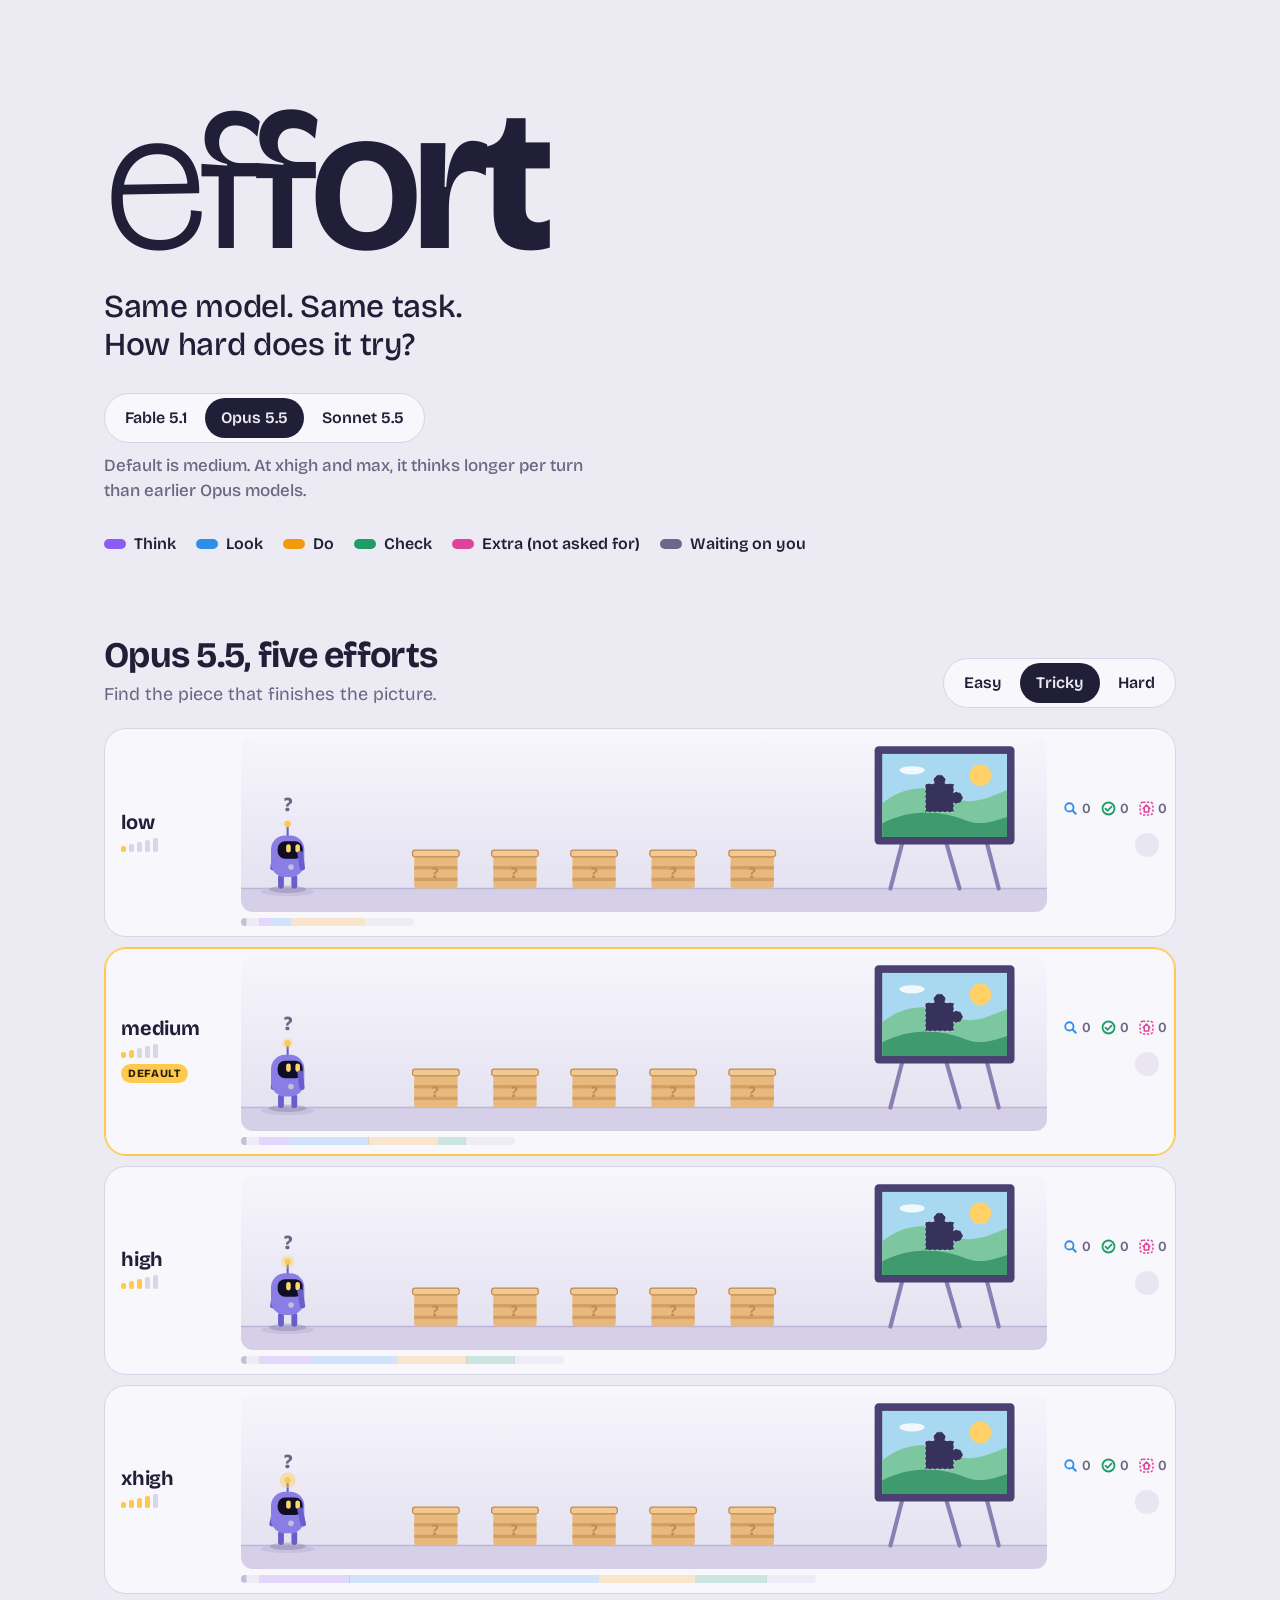
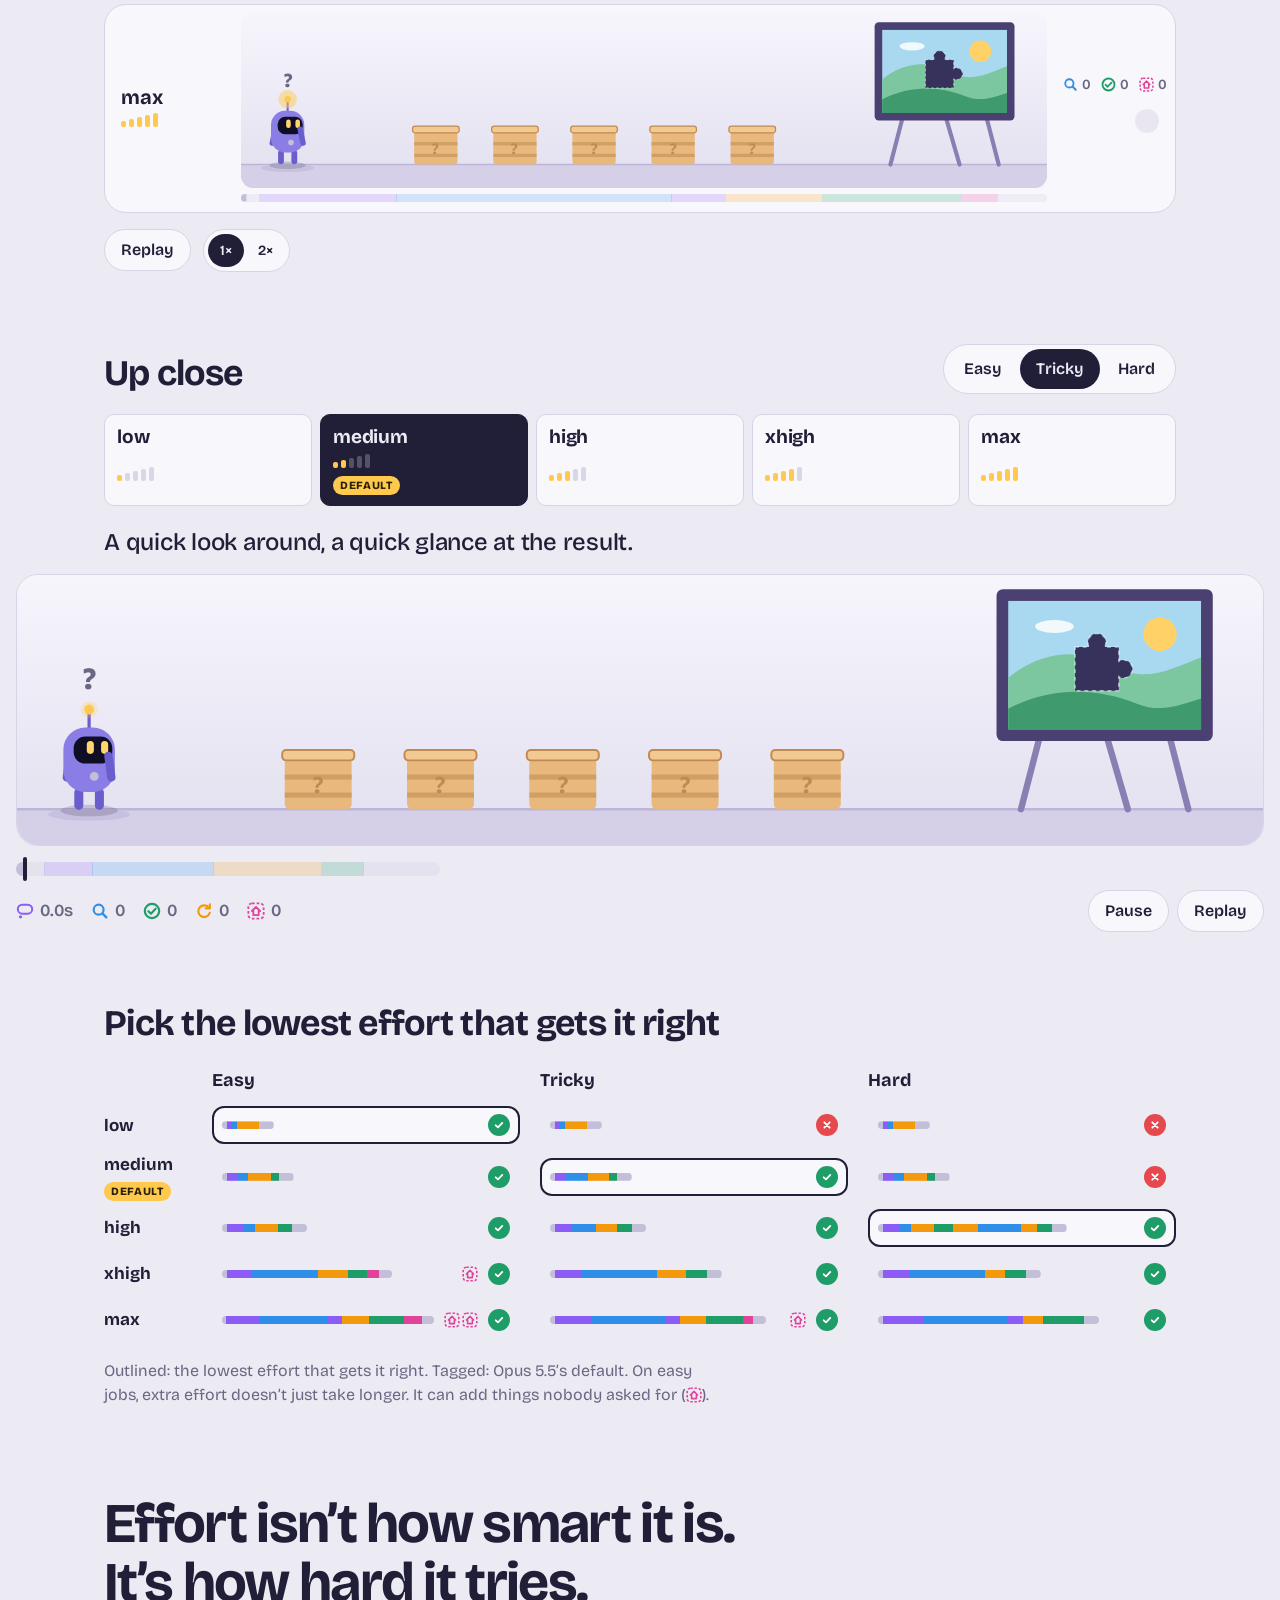
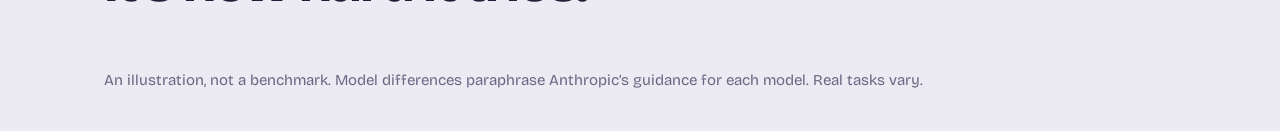
==== public/index.html @ c937a40a "Show unrequested extras as things added to the picture Replace the abstract + badges with real addit" ====
<!doctype html>
<html lang="en">
<head>
<meta charset="utf-8">
<meta name="viewport" content="width=device-width, initial-scale=1">
<title>Effort Levels</title>
<meta name="description" content="Same model, same task, five effort levels. Watch what changes, and how it differs across Claude models.">
<meta property="og:title" content="Effort Levels">
<meta property="og:description" content="Same agent. Same task. How hard does it try?">
<meta property="og:type" content="website">
<meta name="theme-color" content="#ecebf3" media="(prefers-color-scheme: light)">
<meta name="theme-color" content="#16152a" media="(prefers-color-scheme: dark)">
<link rel="icon" href="favicon.svg" type="image/svg+xml">
<link rel="preconnect" href="https://fonts.googleapis.com">
<link rel="preconnect" href="https://fonts.gstatic.com" crossorigin>
<link href="https://fonts.googleapis.com/css2?family=Bricolage+Grotesque:opsz,wght@12..96,200..800&display=swap" rel="stylesheet">
<link rel="stylesheet" href="styles.css">
</head>
<body>

<!-- Shared artwork: the picture, its three piece variants, and clip shapes -->
<svg class="defs" aria-hidden="true" focusable="false">
  <defs>
    <linearGradient id="gStage" x1="0" y1="0" x2="0" y2="1">
      <stop offset="0" style="stop-color:var(--stage-top)"/>
      <stop offset="1" style="stop-color:var(--stage-bot)"/>
    </linearGradient>
    <clipPath id="pc" clipPathUnits="userSpaceOnUse">
      <path d="M0,0 H11 A7,7 0 1,1 23,0 H34 V11 A7,7 0 1,1 34,23 V34 H0 Z"/>
    </clipPath>
    <clipPath id="fc" clipPathUnits="userSpaceOnUse">
      <rect width="150" height="100"/>
    </clipPath>
    <!-- 0: the real picture -->
    <g id="pic0">
      <rect width="150" height="100" fill="#a9d9f1"/>
      <circle cx="118" cy="26" r="13" fill="#ffd166"/>
      <ellipse cx="36" cy="20" rx="15" ry="5" fill="#fff" opacity=".85"/>
      <path d="M0,60 C26,38 58,36 86,52 C108,64 128,52 150,44 V100 H0Z" fill="#7cc79f"/>
      <path d="M0,84 C34,66 70,68 100,80 C120,88 136,80 150,76 V100 H0Z" fill="#3f9a6e"/>
    </g>
    <!-- 1: nearly right (hill is off by a little) -->
    <g id="pic1">
      <rect width="150" height="100" fill="#a9d9f1"/>
      <path d="M0,60 C26,38 58,36 86,52 C108,64 128,52 150,44 V100 H0Z" fill="#8fd6b0" transform="translate(0,-12)"/>
      <path d="M0,84 C34,66 70,68 100,80 C120,88 136,80 150,76 V100 H0Z" fill="#3f9a6e"/>
    </g>
    <!-- 2: obviously wrong (different picture) -->
    <g id="pic2">
      <rect width="150" height="100" fill="#f4a9c4"/>
      <path d="M20,110 L130,0 M40,110 L150,0 M60,110 L170,0 M80,110 L190,0 M0,110 L110,0" stroke="#9a6dd6" stroke-width="5"/>
    </g>
  </defs>
</svg>

<header class="masthead">
  <h1 class="wordmark" aria-label="effort">
    <span aria-hidden="true">e</span><span aria-hidden="true">f</span><span aria-hidden="true">f</span><span aria-hidden="true">o</span><span aria-hidden="true">r</span><span aria-hidden="true">t</span>
  </h1>
  <p class="lede">Same model. Same task.<br>How hard does it try?</p>
  <div class="model-pick">
    <div class="seg seg-model" role="radiogroup" aria-label="Model" id="model"></div>
    <p class="model-note" id="model-note" aria-live="polite"></p>
  </div>
  <ul class="legend" aria-label="What the colors mean">
    <li><i style="--c:var(--think)"></i>Think</li>
    <li><i style="--c:var(--look)"></i>Look</li>
    <li><i style="--c:var(--do)"></i>Do</li>
    <li><i style="--c:var(--check)"></i>Check</li>
    <li><i style="--c:var(--extra)"></i>Extra (not asked for)</li>
    <li><i style="--c:var(--wait)"></i>Waiting on you</li>
  </ul>
</header>

<main>
  <section class="race" aria-labelledby="race-h">
    <div class="bar">
      <div>
        <h2 id="race-h"><span data-model-name>Opus 5.5</span>, five efforts</h2>
        <p class="job">Find the piece that finishes the picture.</p>
      </div>
      <div class="seg" role="radiogroup" aria-label="How hard is the job" data-task-toggle></div>
    </div>
    <ol class="lanes" id="lanes"></ol>
    <div class="controls">
      <button class="btn" type="button" id="race-replay">Replay</button>
      <div class="seg seg-sm" role="radiogroup" aria-label="Playback speed" id="race-speed"></div>
    </div>
  </section>

  <section class="close" aria-labelledby="close-h">
    <div class="bar">
      <h2 id="close-h">Up close</h2>
      <div class="seg" role="radiogroup" aria-label="How hard is the job" data-task-toggle></div>
    </div>
    <div class="dial" role="radiogroup" aria-label="Effort level" id="dial"></div>
    <p class="blurb" id="blurb" aria-live="polite"></p>
    <div class="stage wide"><svg class="scene" id="stage-svg" role="img" aria-label="The agent working on the task"></svg></div>
    <div class="strip strip-lg wide" id="close-strip" title="Drag to scrub"></div>
    <div class="close-foot wide">
      <div class="hud" id="close-hud"></div>
      <div class="close-btns">
        <button class="btn" type="button" id="close-play">Pause</button>
        <button class="btn" type="button" id="close-replay">Replay</button>
      </div>
    </div>
  </section>

  <section class="lesson" aria-labelledby="lesson-h">
    <h2 id="lesson-h">Pick the lowest effort that gets it right</h2>
    <div class="matrix" id="matrix"></div>
    <p class="note">Outlined: the lowest effort that gets it right. Tagged: <span data-model-name>Opus 5.5</span>’s default.
      On easy jobs, extra effort doesn’t just take longer. It can add things nobody asked for (<span class="xtra" data-extra-icon></span>).</p>
    <p class="kicker">Effort isn’t how smart it is.<br>It’s how hard it tries.</p>
  </section>
</main>

<footer class="foot">An illustration, not a benchmark. Model differences paraphrase Anthropic’s guidance for each model. Real tasks vary.</footer>

<script src="app.js"></script>
</body>
</html>
---- public/styles.css ----
:root {
  --bg: #ecebf3;
  --surface: #f8f7fc;
  --ink: #211f38;
  --muted: #6a6683;
  --line: #d7d4e6;
  --dim: #d9d6e7;

  --stage-top: #f8f7fd;
  --stage-bot: #e5e2f1;
  --ground: #d5d0e7;
  --ground-edge: #bcb5d8;
  --pad: #c7c0df;

  --agent: #8a7ee6;
  --agent-limb: #6a5dcc;
  --face: #100e25;
  --eye: #ffd66b;
  --bulb: #ffc94d;

  --crate: #e8b87c;
  --crate-dark: #c08a52;
  --crate-lid: #f2c991;
  --crate-in: #5b4127;
  --frame: #4a4071;
  --leg: #8a7fb2;
  --hole: #36325c;

  --think: #8b5cf6;
  --look: #2f8fe8;
  --do: #f29a0b;
  --check: #1f9d68;
  --bad: #e5484d;
  --idle: #c4bfd8;
  --extra: #e0449a;
  --wait: #6b6889;

  --radius-lg: 22px;
  --radius-sm: 10px;
  color-scheme: light;
}

@media (prefers-color-scheme: dark) {
  :root:not([data-theme="light"]) {
    --bg: #16152a;
    --surface: #1f1e37;
    --ink: #efedf9;
    --muted: #a29dbd;
    --line: #2f2d4c;
    --dim: #34324f;
    --stage-top: #24233f;
    --stage-bot: #1c1b33;
    --ground: #2d2b4b;
    --ground-edge: #3d3a63;
    --pad: #403d68;
    --agent: #e6e1ff;
    --agent-limb: #c9c2f2;
    --face: #1c1a38;
    --eye: #ffd66b;
    --crate: #b98953;
    --crate-dark: #8c6337;
    --crate-lid: #cc9c63;
    --crate-in: #2e2113;
    --frame: #8d7fc4;
    --leg: #5b5288;
    --hole: #12112a;
    --think: #a383ff;
    --look: #4aa3f5;
    --do: #f6ab32;
    --check: #34c07f;
    --bad: #f2605f;
    --idle: #4a4769;
    --extra: #f472b6;
    --wait: #8f8bb3;
    color-scheme: dark;
  }
}
:root[data-theme="dark"] {
  --bg: #16152a; --surface: #1f1e37; --ink: #efedf9; --muted: #a29dbd; --line: #2f2d4c; --dim: #34324f;
  --stage-top: #24233f; --stage-bot: #1c1b33; --ground: #2d2b4b; --ground-edge: #3d3a63; --pad: #403d68;
  --agent: #e6e1ff; --agent-limb: #c9c2f2; --face: #1c1a38; --crate: #b98953; --crate-dark: #8c6337;
  --crate-lid: #cc9c63; --crate-in: #2e2113; --frame: #8d7fc4; --leg: #5b5288; --hole: #12112a;
  --think: #a383ff; --look: #4aa3f5; --do: #f6ab32; --check: #34c07f; --bad: #f2605f; --idle: #4a4769;
  --extra: #f472b6; --wait: #8f8bb3;
  color-scheme: dark;
}

* { box-sizing: border-box; }
html { -webkit-text-size-adjust: 100%; }
body {
  margin: 0;
  background: var(--bg);
  color: var(--ink);
  font-family: "Bricolage Grotesque", ui-sans-serif, system-ui, sans-serif;
  font-size: 17px;
  line-height: 1.5;
  font-optical-sizing: auto;
}
.defs { position: absolute; width: 0; height: 0; overflow: hidden; }

/* ---------- masthead ---------- */
.masthead {
  max-width: 1120px;
  margin: 0 auto;
  padding: clamp(40px, 8vw, 96px) 24px 8px;
}
.wordmark {
  margin: 0;
  font-size: clamp(84px, 19vw, 200px);
  line-height: .86;
  letter-spacing: -.045em;
  font-variation-settings: "opsz" 96;
}
/* each letter tries harder than the last */
.wordmark span:nth-child(1) { font-weight: 200; }
.wordmark span:nth-child(2) { font-weight: 320; }
.wordmark span:nth-child(3) { font-weight: 440; }
.wordmark span:nth-child(4) { font-weight: 560; }
.wordmark span:nth-child(5) { font-weight: 680; }
.wordmark span:nth-child(6) { font-weight: 800; }
.lede {
  margin: 20px 0 0;
  font-size: clamp(22px, 3.2vw, 32px);
  line-height: 1.2;
  font-weight: 500;
  letter-spacing: -.01em;
}
.model-pick { margin: 28px 0 0; display: grid; gap: 10px; justify-items: start; }
.seg-model button { font-size: 18px; padding: 10px 20px; }
.model-note { margin: 0; color: var(--muted); font-weight: 500; font-size: 17px; max-width: 46ch; min-height: 3em; }
.legend {
  display: flex;
  flex-wrap: wrap;
  gap: 8px 20px;
  margin: 28px 0 0;
  padding: 0;
  list-style: none;
  font-weight: 600;
  font-size: 16px;
}
.legend li { display: flex; align-items: center; gap: 8px; }
.legend i { width: 22px; height: 10px; border-radius: 5px; background: var(--c); }

/* ---------- sections ---------- */
main { max-width: 1120px; margin: 0 auto; padding: 0 24px; }
section { padding: clamp(40px, 6vw, 72px) 0 0; }
h2, .lede, .blurb, .kicker { text-wrap: balance; }
h2 {
  margin: 0;
  font-size: clamp(26px, 3.4vw, 36px);
  line-height: 1.1;
  letter-spacing: -.02em;
  font-weight: 700;
}
.bar {
  display: flex;
  flex-wrap: wrap;
  align-items: flex-end;
  justify-content: space-between;
  gap: 16px 24px;
  margin-bottom: 20px;
}
.job { margin: 6px 0 0; color: var(--muted); font-size: 18px; }

/* ---------- controls ---------- */
.seg {
  display: inline-flex;
  padding: 4px;
  gap: 2px;
  border-radius: 999px;
  background: var(--surface);
  border: 1px solid var(--line);
}
.seg button, .btn {
  font: inherit;
  font-weight: 600;
  font-size: 16px;
  color: var(--ink);
  border: 0;
  background: transparent;
  padding: 8px 16px;
  border-radius: 999px;
  cursor: pointer;
}
.seg button[aria-checked="true"] { background: var(--ink); color: var(--bg); }
.seg button:hover:not([aria-checked="true"]) { background: var(--dim); }
.seg-sm button { font-size: 14px; padding: 6px 12px; }
.btn { background: var(--surface); border: 1px solid var(--line); }
.btn:hover { background: var(--dim); }
button:focus-visible { outline: 3px solid var(--look); outline-offset: 2px; }

/* ---------- race ---------- */
.lanes { list-style: none; margin: 0; padding: 0; display: grid; gap: 10px; }
.lane {
  display: grid;
  grid-template-columns: 104px 1fr 96px;
  align-items: center;
  gap: 16px;
  padding: 8px 16px 10px;
  background: var(--surface);
  border: 1px solid var(--line);
  border-radius: var(--radius-lg);
}
.lane-label { display: grid; gap: 6px; }
.lvl { font-weight: 700; font-size: 20px; letter-spacing: -.01em; line-height: 1; }
.meter { display: flex; gap: 3px; align-items: flex-end; height: 14px; }
.meter b { width: 5px; border-radius: 2px; background: var(--dim); }
.meter b:nth-child(1) { height: 6px; } .meter b:nth-child(2) { height: 8px; } .meter b:nth-child(3) { height: 10px; }
.meter b:nth-child(4) { height: 12px; } .meter b:nth-child(5) { height: 14px; }
.meter b.on { background: var(--bulb); }
.lane-main { display: grid; gap: 6px; min-width: 0; }
.scene { display: block; width: 100%; height: auto; overflow: hidden; }
.lane .scene { border-radius: 12px; }
.lane-hud { display: grid; justify-items: end; gap: 6px; }
.stats { display: flex; gap: 10px; color: var(--muted); font-weight: 600; font-size: 14px; font-variant-numeric: tabular-nums; }
.stats em, .hud em { font-style: normal; }
.stats span { display: inline-flex; align-items: center; gap: 4px; }
.stats svg { width: 15px; height: 15px; }
.result {
  width: 40px; height: 40px;
  border-radius: 50%;
  display: grid; place-items: center;
  background: var(--dim);
  transform: scale(.6);
  opacity: .5;
  transition: transform .35s cubic-bezier(.3, 1.6, .5, 1), opacity .2s, background .2s;
}
.result svg { width: 20px; height: 20px; opacity: 0; transition: opacity .2s; }
.result.ok { background: var(--check); transform: scale(1); opacity: 1; }
.result.bad { background: var(--bad); transform: scale(1); opacity: 1; }
.result.ok svg, .result.bad svg { opacity: 1; }
.controls { display: flex; gap: 12px; align-items: center; margin-top: 16px; }

/* ---------- phase strips ---------- */
.strip { position: relative; height: 8px; }
.strip-lg { height: 14px; margin-top: 16px; cursor: pointer; touch-action: none; }
.strip .track, .strip .lit { position: absolute; inset: 0; }
.strip .seg-p { position: absolute; top: 0; bottom: 0; }
.strip .track .seg-p { opacity: .2; }
.strip .seg-p:first-child { border-radius: 99px 0 0 99px; }
.strip .seg-p:last-child { border-radius: 0 99px 99px 0; }
.strip .seg-p:only-child { border-radius: 99px; }
.strip .head {
  position: absolute; top: -5px; bottom: -5px; width: 4px; margin-left: -2px;
  border-radius: 2px; background: var(--ink);
}
.strip:not(.strip-lg) .head { display: none; }

/* ---------- close-up ---------- */
.dial { display: grid; grid-template-columns: repeat(5, 1fr); gap: 8px; }
.dial button {
  font: inherit;
  color: var(--ink);
  background: var(--surface);
  border: 1px solid var(--line);
  border-radius: var(--radius-sm);
  padding: 12px 12px 10px;
  display: grid; gap: 8px; justify-items: start;
  cursor: pointer;
  text-align: left;
}
.dial button:hover { border-color: var(--muted); }
.dial button[aria-checked="true"] { background: var(--ink); color: var(--bg); border-color: var(--ink); }
.dial button[aria-checked="true"] .meter b:not(.on) { background: color-mix(in srgb, var(--bg) 25%, transparent); }
.dial .lvl { font-size: 19px; }
.blurb { margin: 18px 0 14px; font-size: clamp(19px, 2.4vw, 24px); font-weight: 500; min-height: 1.5em; letter-spacing: -.01em; }
.wide {
  width: min(1360px, calc(100vw - 32px));
  margin-left: 50%;
  transform: translateX(-50%);
}
.stage {
  border-radius: var(--radius-lg);
  overflow: hidden;
  border: 1px solid var(--line);
  background: var(--surface);
}
.close-foot { display: flex; flex-wrap: wrap; align-items: center; justify-content: space-between; gap: 12px; margin-top: 14px; }
.close-btns { display: flex; gap: 8px; }
.hud { display: flex; gap: 18px; font-weight: 600; color: var(--muted); font-variant-numeric: tabular-nums; }
.hud span { display: inline-flex; align-items: center; gap: 6px; }
.hud svg { width: 18px; height: 18px; }

/* ---------- lesson matrix ---------- */
.matrix {
  margin-top: 24px;
  display: grid;
  grid-template-columns: 88px repeat(3, 1fr);
  gap: 8px 20px;
  align-items: center;
}
.matrix .colh { font-weight: 700; font-size: 18px; padding-bottom: 4px; }
.matrix .rowh { font-weight: 700; display: flex; flex-wrap: wrap; align-items: center; gap: 4px 8px; }
.cell { display: flex; align-items: center; gap: 10px; padding: 6px 8px; border-radius: 12px; border: 2px solid transparent; }
.cell .strip { flex: 1; }
.cell .mark { width: 22px; height: 22px; flex: none; border-radius: 50%; display: grid; place-items: center; }
.cell .mark svg { width: 12px; height: 12px; }
.cell .mark.ok { background: var(--check); }
.cell .mark.bad { background: var(--bad); }
.cell.best { border-color: var(--ink); background: var(--surface); }
.xtra { flex: none; display: inline-flex; gap: 2px; vertical-align: -3px; }
.xtra svg { width: 16px; height: 16px; }
.note { margin: 20px 0 0; color: var(--muted); font-size: 16px; max-width: 62ch; }

/* ---------- default effort tag ---------- */
.def-tag {
  display: none;
  justify-self: start;
  font-size: 11px; font-weight: 800; line-height: 1; letter-spacing: .06em; text-transform: uppercase;
  padding: 4px 7px; border-radius: 99px;
  background: var(--bulb); color: #2a2205;
}
.is-default .def-tag, .rowh .def-tag { display: inline-block; }
.lane.is-default { border-color: var(--bulb); box-shadow: inset 0 0 0 1px var(--bulb); }
.dial button.is-default:not([aria-checked="true"]) { border-color: var(--bulb); }
.kicker {
  margin: clamp(48px, 7vw, 88px) 0 0;
  font-size: clamp(30px, 5vw, 56px);
  line-height: 1.05;
  font-weight: 700;
  letter-spacing: -.03em;
}
.foot { max-width: 1120px; margin: 0 auto; padding: 56px 24px 40px; color: var(--muted); font-size: 15px; }

/* ---------- scene artwork (SVG classes) ---------- */
.s-ground { fill: var(--ground); }
.s-ground-edge { stroke: var(--ground-edge); stroke-width: 2; }
.s-pad { fill: var(--pad); }
.s-crate { fill: var(--crate); }
.s-crate-band { fill: var(--crate-dark); opacity: .55; }
.s-crate-lid { fill: var(--crate-lid); stroke: var(--crate-dark); stroke-width: 1.5; }
.s-crate-in { fill: var(--crate-in); }
.s-q { fill: var(--crate-dark); font: 700 19px "Bricolage Grotesque", sans-serif; text-anchor: middle; }
.s-frame { fill: var(--frame); }
.s-leg { stroke: var(--leg); stroke-width: 5; stroke-linecap: round; }
.s-hole { fill: var(--hole); stroke: rgba(255,255,255,.55); stroke-width: 1.2; stroke-dasharray: 3 3; }
.piece-edge { fill: none; stroke: rgba(16, 14, 40, .45); stroke-width: 1.2; }
.piece-edge.wrong { stroke: var(--bad); stroke-width: 3; }
.a-shadow { fill: rgba(20, 16, 50, .16); }
.a-body { fill: var(--agent); }
.a-limb { stroke: var(--agent-limb); stroke-width: 6.5; stroke-linecap: round; }
.a-leg { fill: var(--agent-limb); }
.a-face { fill: var(--face); }
.a-eye { fill: var(--eye); }
.a-eyeline { fill: none; stroke: var(--eye); stroke-width: 2.4; stroke-linecap: round; }
.a-antenna { stroke: var(--agent-limb); stroke-width: 2.5; stroke-linecap: round; }
.a-bulb { fill: var(--bulb); }
.a-halo { fill: var(--bulb); }
.a-glass { fill: rgba(255,255,255,.45); stroke: var(--agent-limb); stroke-width: 2.5; }
.a-handle { stroke: var(--agent-limb); stroke-width: 3.5; stroke-linecap: round; }
.a-sweat { fill: #7cc7ff; }
.s-mark { font: 800 24px "Bricolage Grotesque", sans-serif; text-anchor: middle; }
.b-cloud { fill: var(--surface); stroke: var(--think); stroke-width: 2; }
.b-dot { fill: var(--surface); stroke: var(--think); stroke-width: 2; }
.b-sketch { fill: none; stroke: var(--think); stroke-width: 2.4; stroke-linejoin: round; }
.b-bang { fill: var(--think); font: 800 26px "Bricolage Grotesque", sans-serif; text-anchor: middle; }
.scan-line { stroke: var(--check); stroke-width: 3; stroke-linecap: round; }
.scan-beam { fill: var(--check); opacity: .13; }
.flaw { fill: none; stroke: var(--bad); stroke-width: 3.5; }
.stamp-ok { fill: var(--check); }
.stamp-bad { fill: var(--bad); }
.stamp-glyph { fill: none; stroke: #fff; stroke-width: 4; stroke-linecap: round; stroke-linejoin: round; }
.sparkle { fill: var(--bulb); }
.x-ring { fill: none; stroke: var(--extra); stroke-width: 2; stroke-dasharray: 4 3; }
.sp-bubble { fill: var(--surface); stroke: var(--wait); stroke-width: 2; }
.sp-patch { fill: var(--surface); }
.sp-reply { fill: var(--wait); }
.sp-text { fill: var(--ink); font: 700 17px "Bricolage Grotesque", sans-serif; text-anchor: middle; }
.sp-reply-text { fill: var(--surface); font-size: 15px; }

@media (max-width: 760px) {
  .lane { grid-template-columns: minmax(0, 1fr) auto; gap: 8px 12px; padding: 12px; }
  .lane-label { grid-column: 1; grid-row: 1; display: flex; flex-wrap: wrap; align-items: center; gap: 6px 10px; }
  .stats { gap: 7px; font-size: 13px; }
  .lane-hud { grid-column: 2; grid-row: 1; display: flex; align-items: center; gap: 10px; }
  .lane-main { grid-column: 1 / -1; grid-row: 2; }
  .result { width: 30px; height: 30px; }
  .result svg { width: 15px; height: 15px; }
  .dial { grid-template-columns: repeat(5, minmax(0, 1fr)); gap: 4px; }
  .dial button { padding: 10px 6px 8px; justify-items: center; }
  .dial .lvl { font-size: 15px; }
  .matrix { grid-template-columns: 58px repeat(3, minmax(0, 1fr)); gap: 6px 8px; }
  .matrix .colh { font-size: 15px; }
  .matrix .rowh { font-size: 14px; }
  .matrix .def-tag { font-size: 9px; padding: 3px 5px; }
  .xtra { font-size: 11px; padding: 3px 4px; }
  .dial .def-tag { font-size: 8px; padding: 3px 4px; letter-spacing: .02em; }
  .seg-model button { font-size: 15px; padding: 8px 12px; }
  .cell { padding: 4px; gap: 5px; }
  .cell .mark { width: 18px; height: 18px; }
  main, .masthead, .foot { padding-left: 16px; padding-right: 16px; }
}
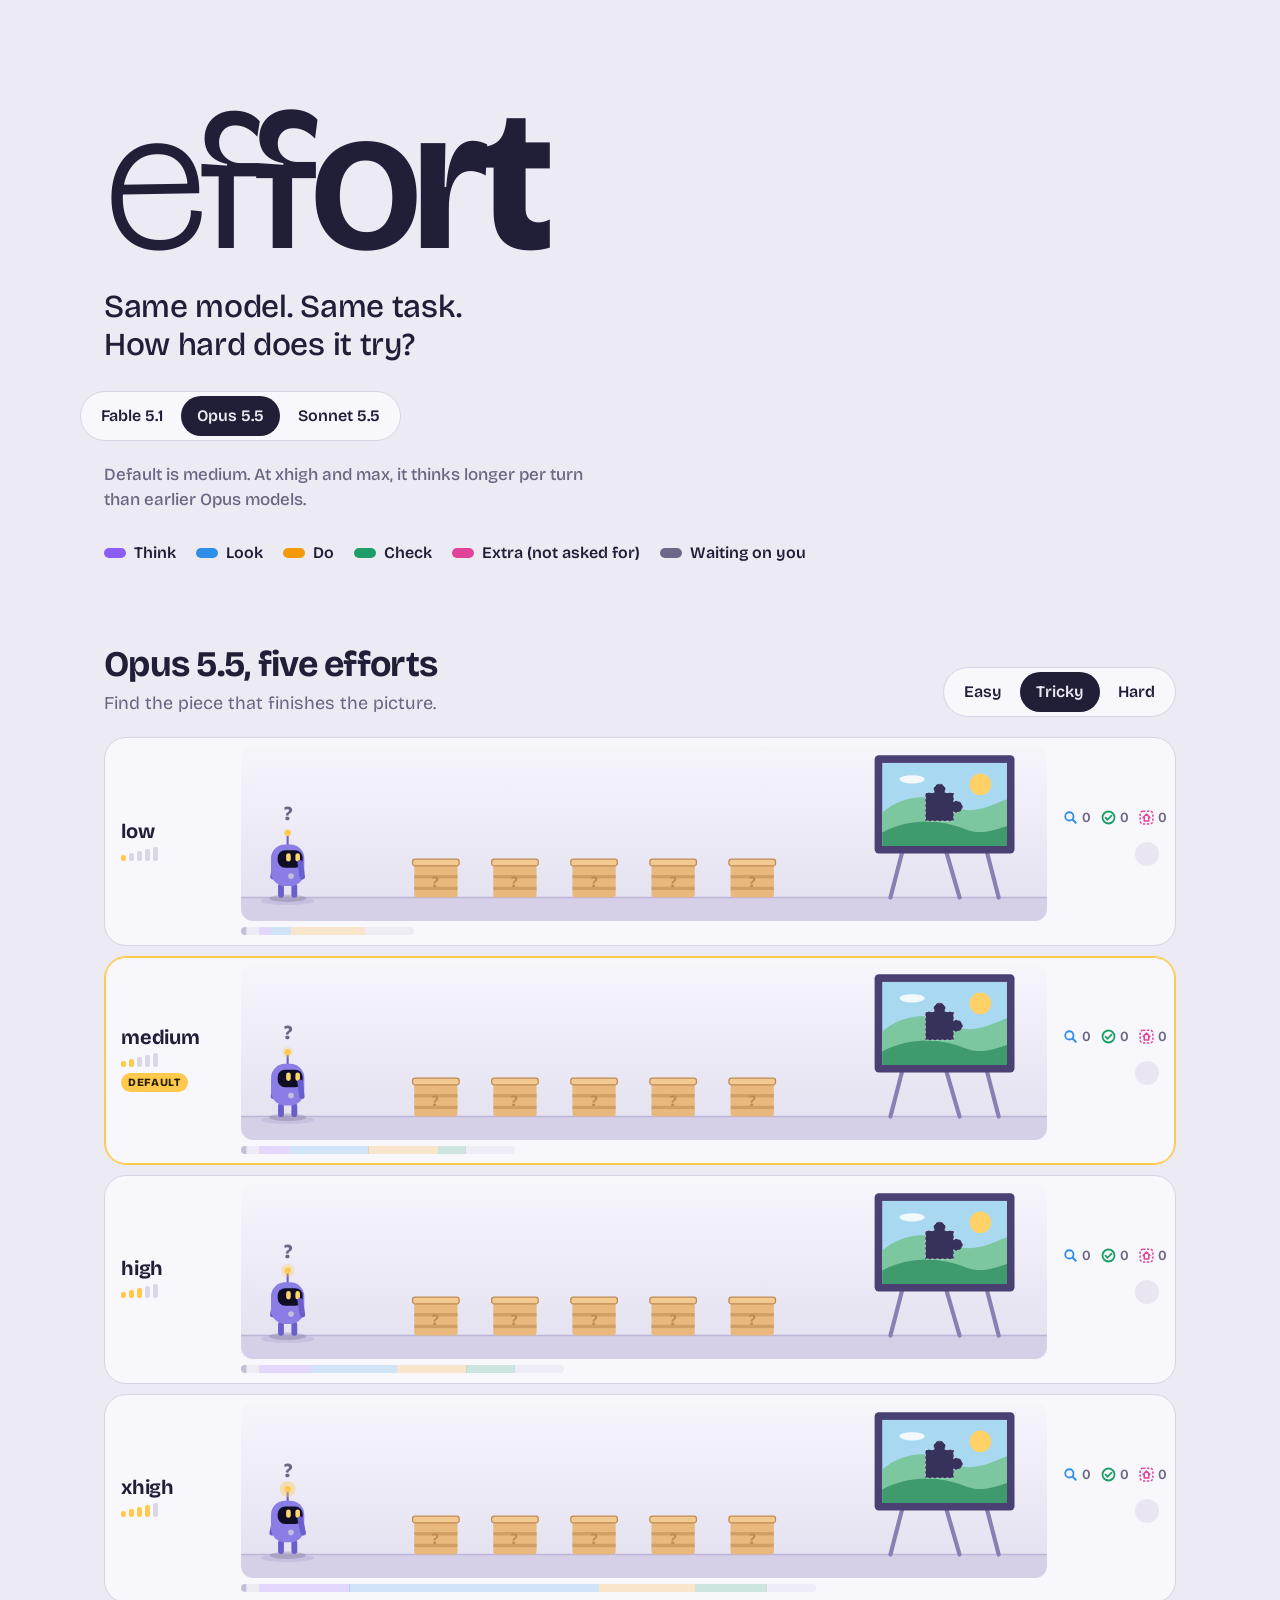
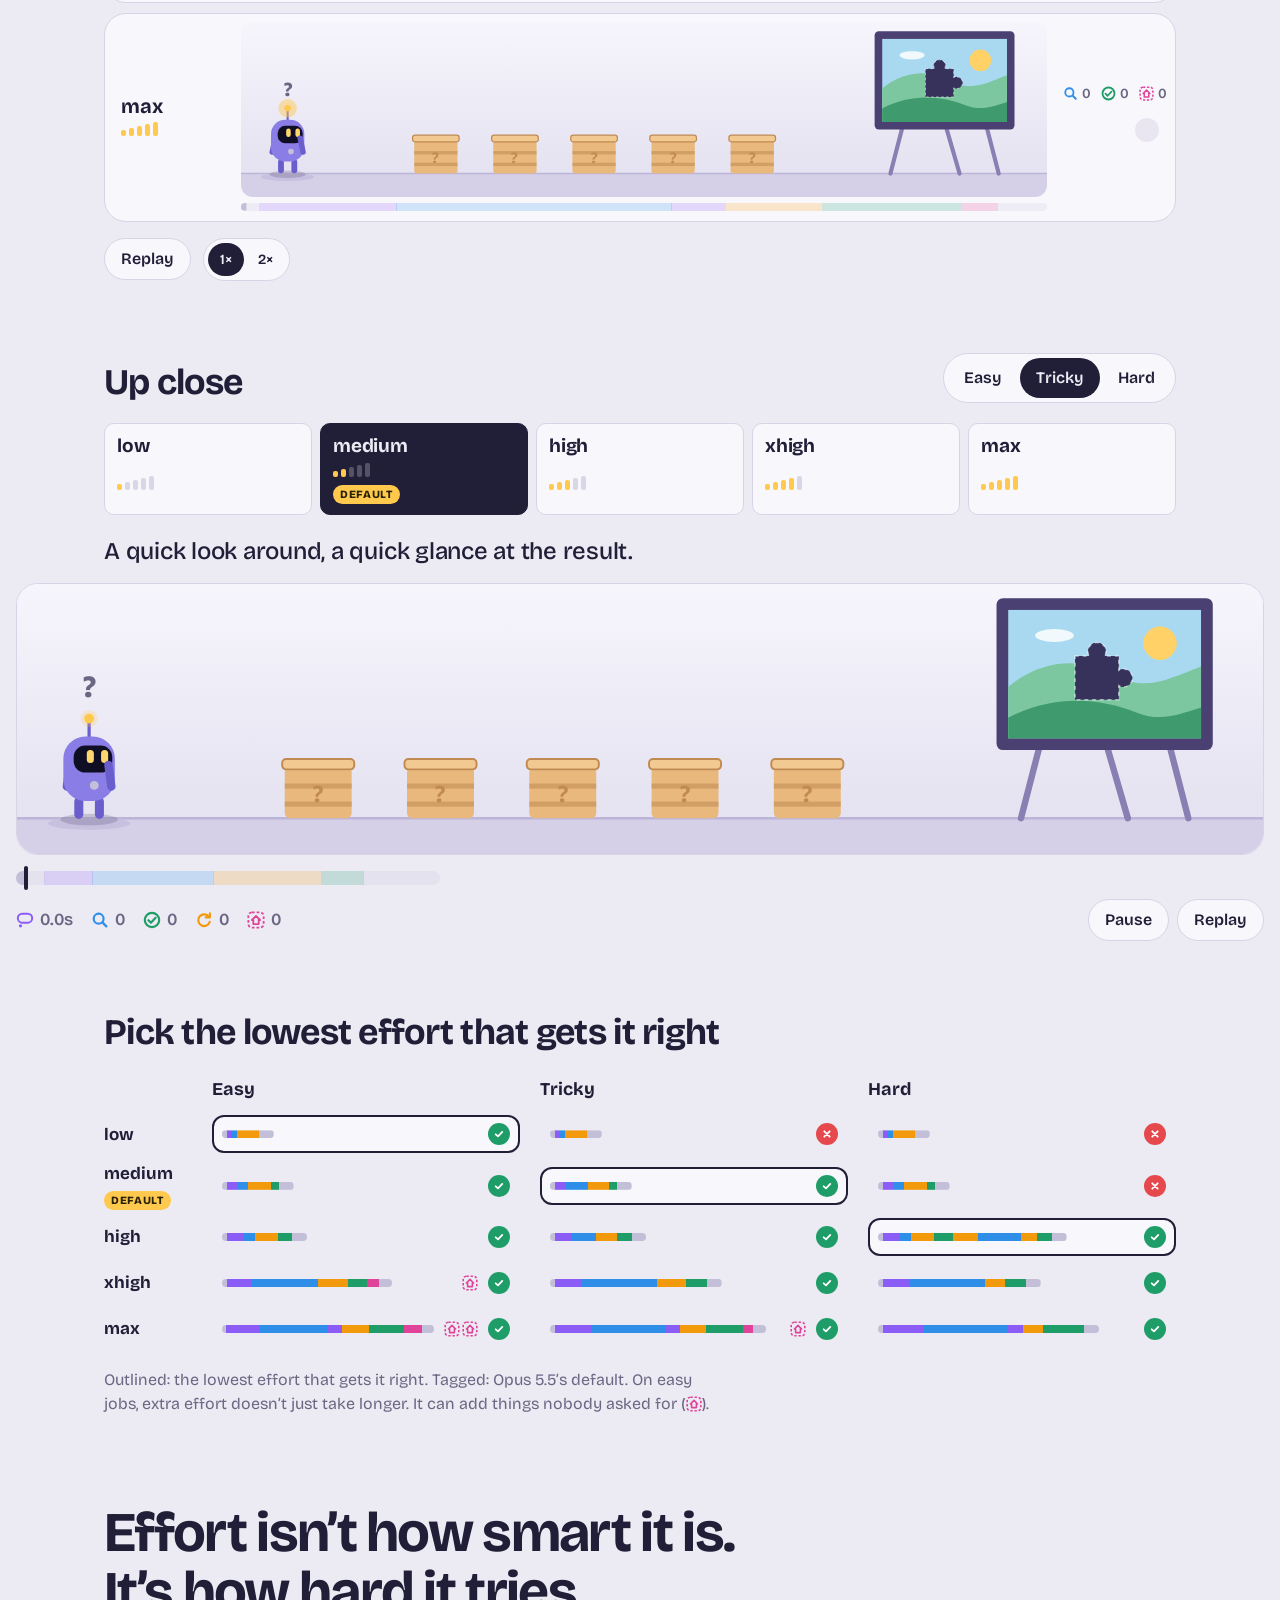
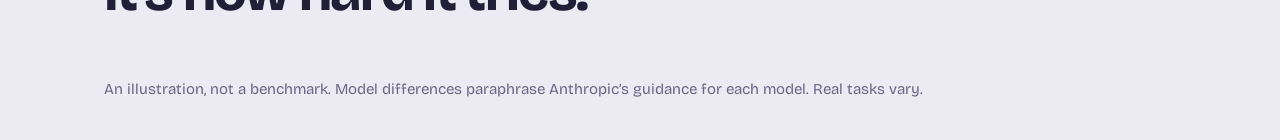
==== commit a330260e: "Pin the model picker to the top while scrolling The Fable/Opus/Sonnet switch now lives in a sticky b" ====
--- a/public/index.html
+++ b/public/index.html
@@ -58,10 +58,17 @@
     <span aria-hidden="true">e</span><span aria-hidden="true">f</span><span aria-hidden="true">f</span><span aria-hidden="true">o</span><span aria-hidden="true">r</span><span aria-hidden="true">t</span>
   </h1>
   <p class="lede">Same model. Same task.<br>How hard does it try?</p>
-  <div class="model-pick">
+</header>
+
+<!-- stays pinned to the top while scrolling, so the model can be switched from anywhere -->
+<div class="model-bar" id="model-bar">
+  <div class="model-bar-in">
     <div class="seg seg-model" role="radiogroup" aria-label="Model" id="model"></div>
-    <p class="model-note" id="model-note" aria-live="polite"></p>
   </div>
+</div>
+
+<div class="masthead masthead-rest">
+  <p class="model-note" id="model-note" aria-live="polite"></p>
   <ul class="legend" aria-label="What the colors mean">
     <li><i style="--c:var(--think)"></i>Think</li>
     <li><i style="--c:var(--look)"></i>Look</li>
@@ -70,7 +77,7 @@
     <li><i style="--c:var(--extra)"></i>Extra (not asked for)</li>
     <li><i style="--c:var(--wait)"></i>Waiting on you</li>
   </ul>
-</header>
+</div>
 
 <main>
   <section class="race" aria-labelledby="race-h">
--- a/public/styles.css
+++ b/public/styles.css
@@ -125,9 +125,20 @@
   font-weight: 500;
   letter-spacing: -.01em;
 }
-.model-pick { margin: 28px 0 0; display: grid; gap: 10px; justify-items: start; }
+.masthead:has(+ .model-bar) { padding-bottom: 0; }
+.masthead-rest { padding-top: 10px; }
+.model-bar {
+  position: sticky; top: 0; z-index: 20;
+  padding: 18px 24px 10px;
+  background: color-mix(in srgb, var(--bg) 88%, transparent);
+  -webkit-backdrop-filter: blur(10px); backdrop-filter: blur(10px);
+  border-bottom: 1px solid transparent;
+  transition: border-color .2s, padding .2s;
+}
+.model-bar.stuck { padding-top: 10px; border-bottom-color: var(--line); }
+.model-bar-in { max-width: 1120px; margin: 0 auto; }
 .seg-model button { font-size: 18px; padding: 10px 20px; }
-.model-note { margin: 0; color: var(--muted); font-weight: 500; font-size: 17px; max-width: 46ch; min-height: 3em; }
+.model-note { margin: 0 0 0; color: var(--muted); font-weight: 500; font-size: 17px; max-width: 46ch; min-height: 3em; }
 .legend {
   display: flex;
   flex-wrap: wrap;
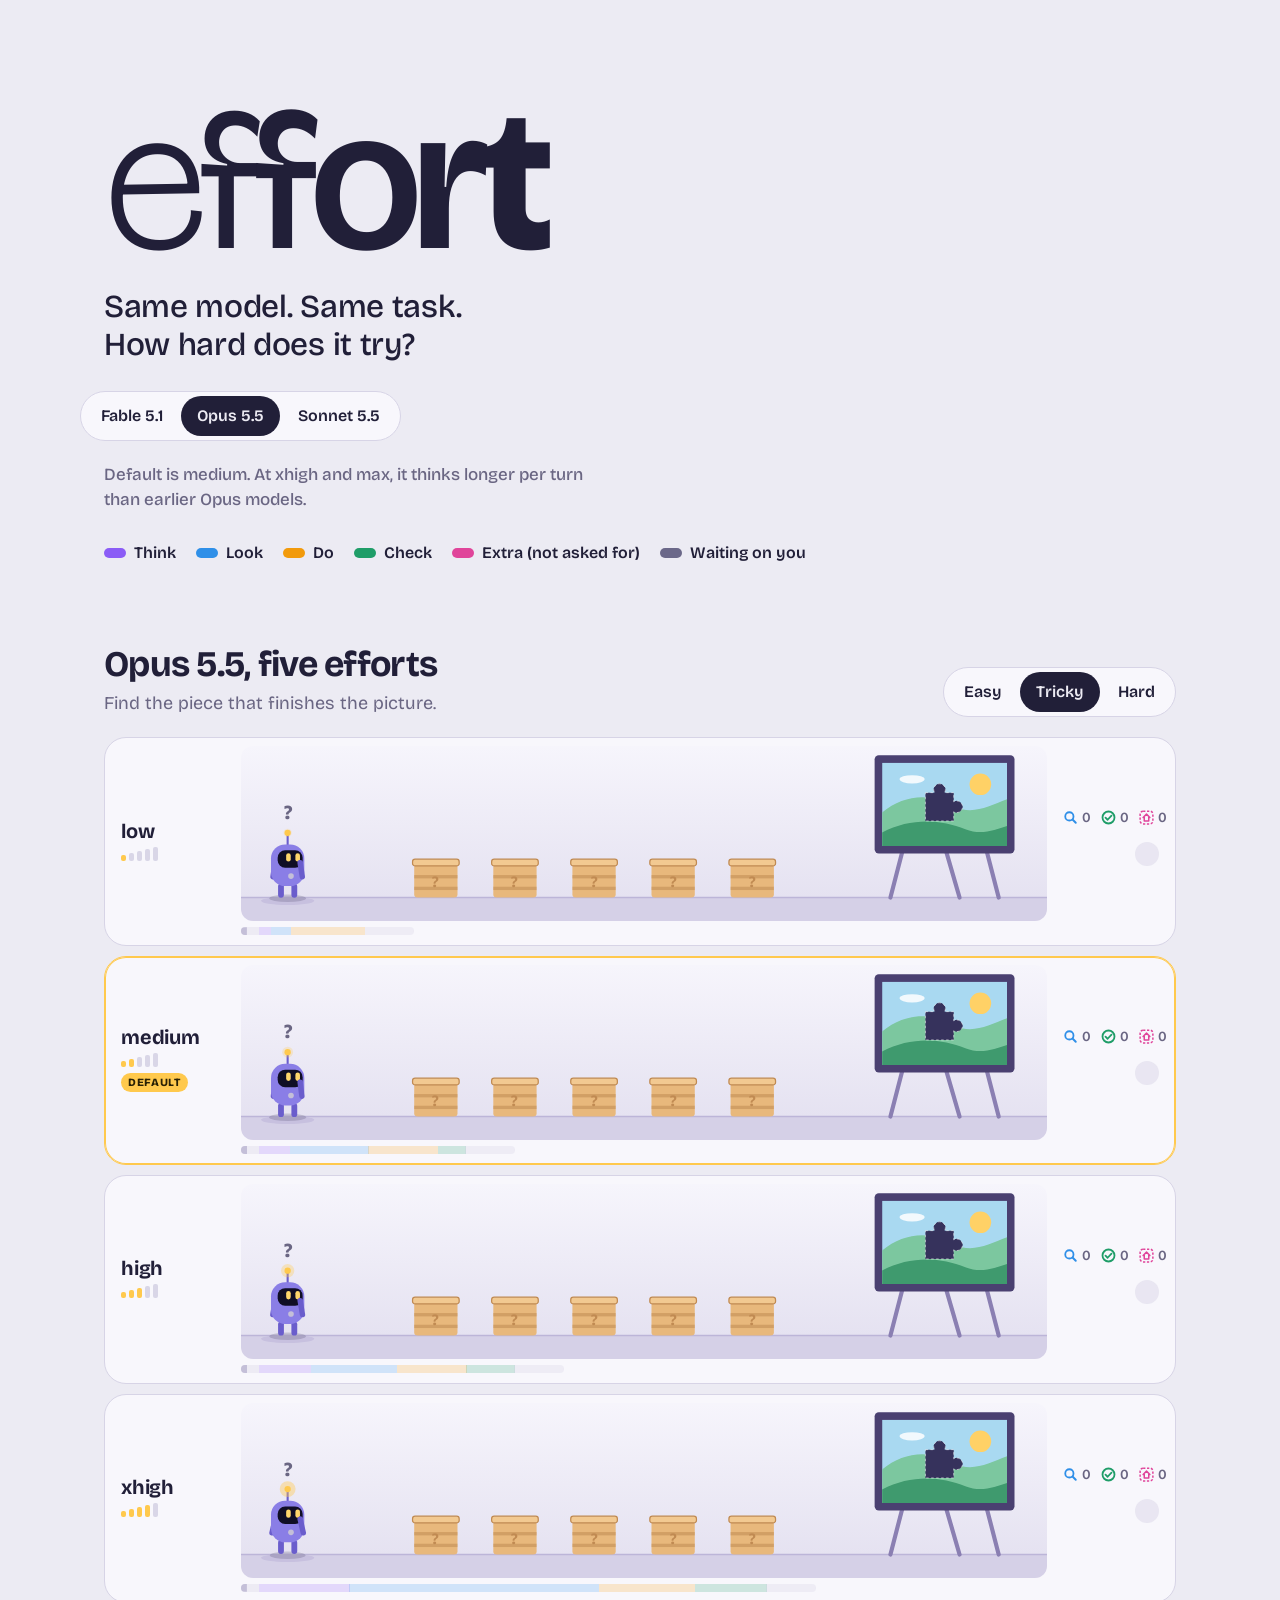
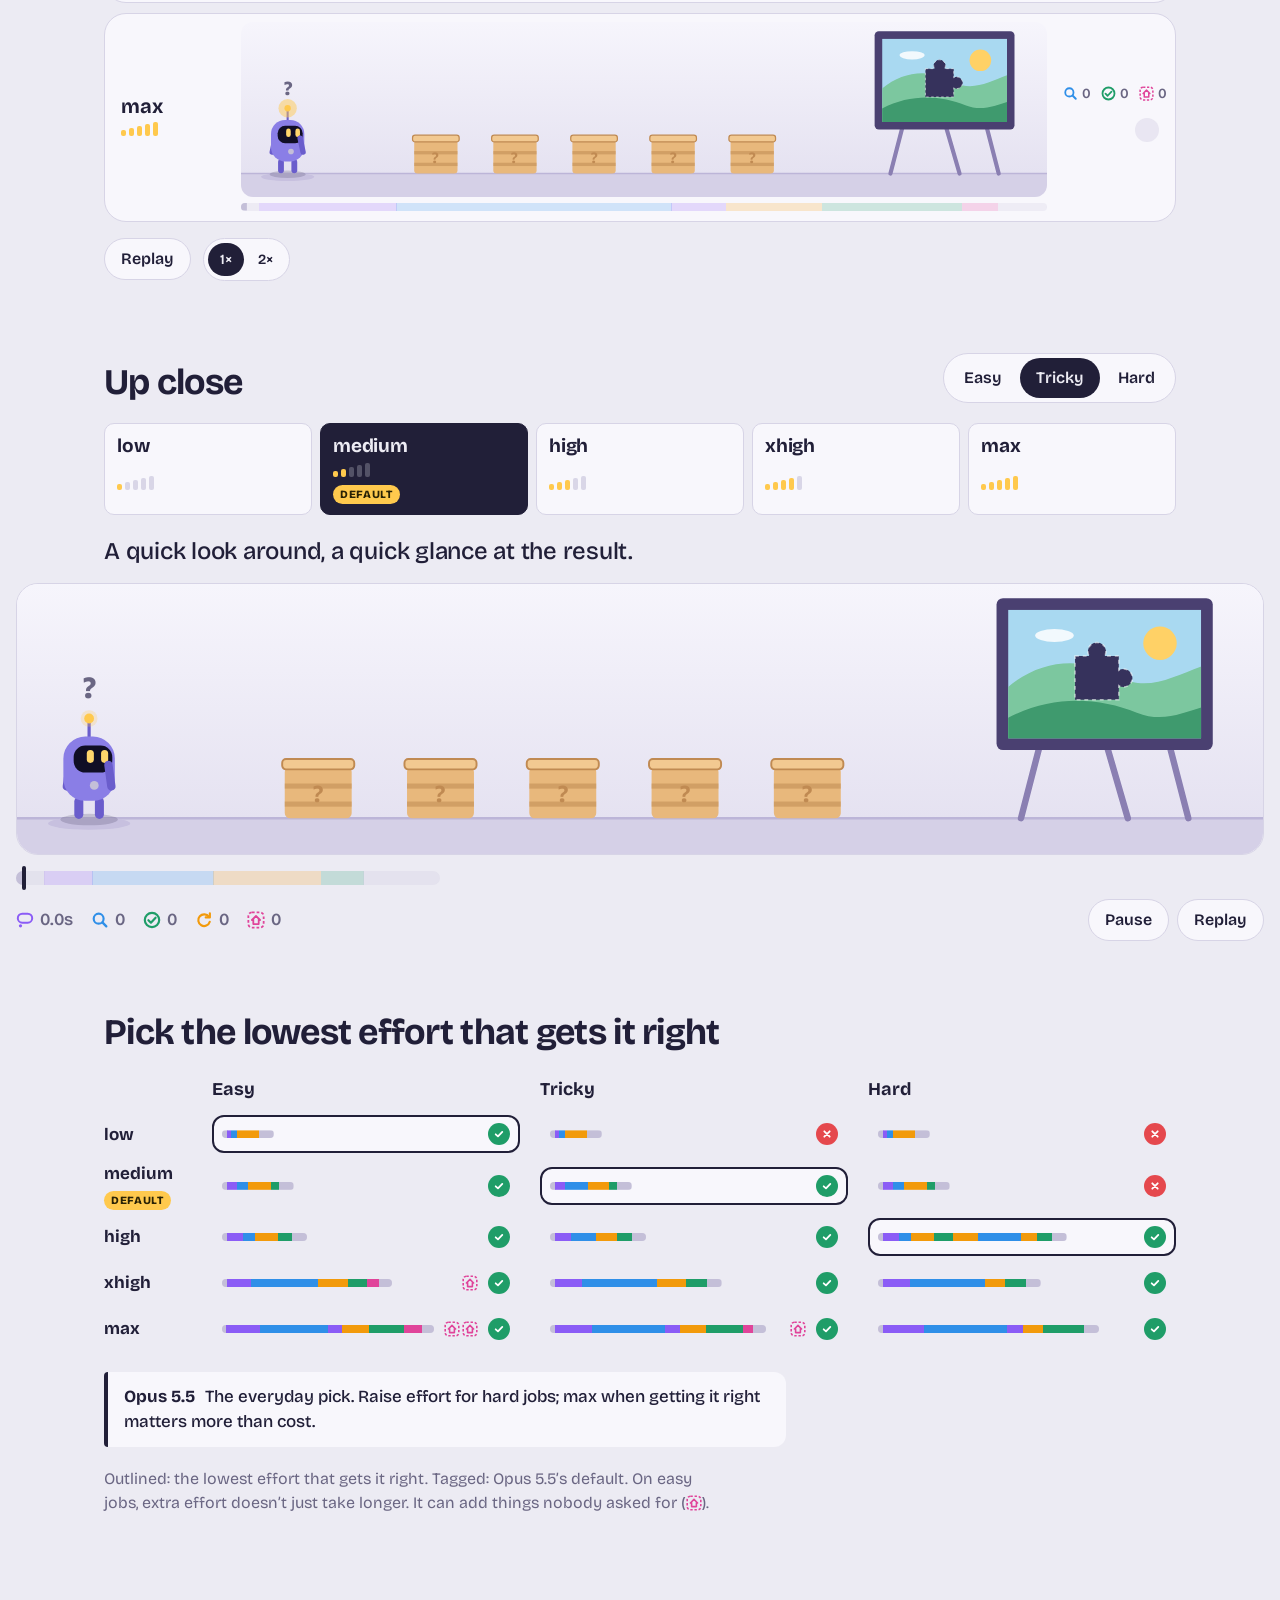
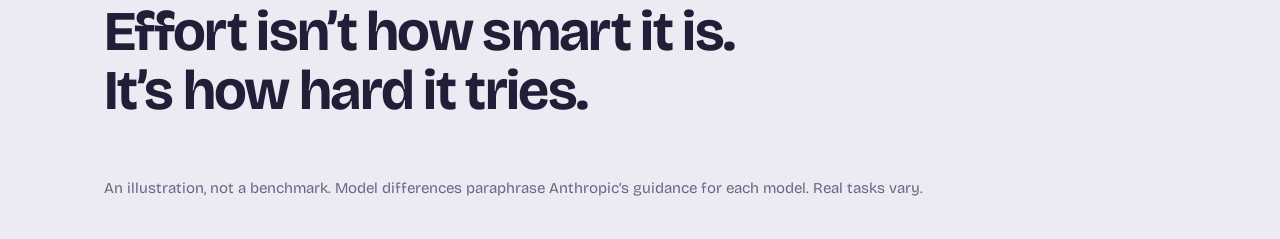
==== commit 5cb629c5: "Add a short per-model tip under the effort grid Fable: try low or medium for routine work; at low it" ====
--- a/public/index.html
+++ b/public/index.html
@@ -116,6 +116,7 @@
   <section class="lesson" aria-labelledby="lesson-h">
     <h2 id="lesson-h">Pick the lowest effort that gets it right</h2>
     <div class="matrix" id="matrix"></div>
+    <p class="tip" id="model-tip" aria-live="polite"></p>
     <p class="note">Outlined: the lowest effort that gets it right. Tagged: <span data-model-name>Opus 5.5</span>’s default.
       On easy jobs, extra effort doesn’t just take longer. It can add things nobody asked for (<span class="xtra" data-extra-icon></span>).</p>
     <p class="kicker">Effort isn’t how smart it is.<br>It’s how hard it tries.</p>
--- a/public/styles.css
+++ b/public/styles.css
@@ -311,6 +311,12 @@
 .cell.best { border-color: var(--ink); background: var(--surface); }
 .xtra { flex: none; display: inline-flex; gap: 2px; vertical-align: -3px; }
 .xtra svg { width: 16px; height: 16px; }
+.tip {
+  margin: 24px 0 0; padding: 12px 16px; max-width: 62ch;
+  background: var(--surface); border-left: 4px solid var(--ink); border-radius: 4px 12px 12px 4px;
+  font-size: 17px; font-weight: 500;
+}
+.tip b { margin-right: 6px; }
 .note { margin: 20px 0 0; color: var(--muted); font-size: 16px; max-width: 62ch; }
 
 /* ---------- default effort tag ---------- */
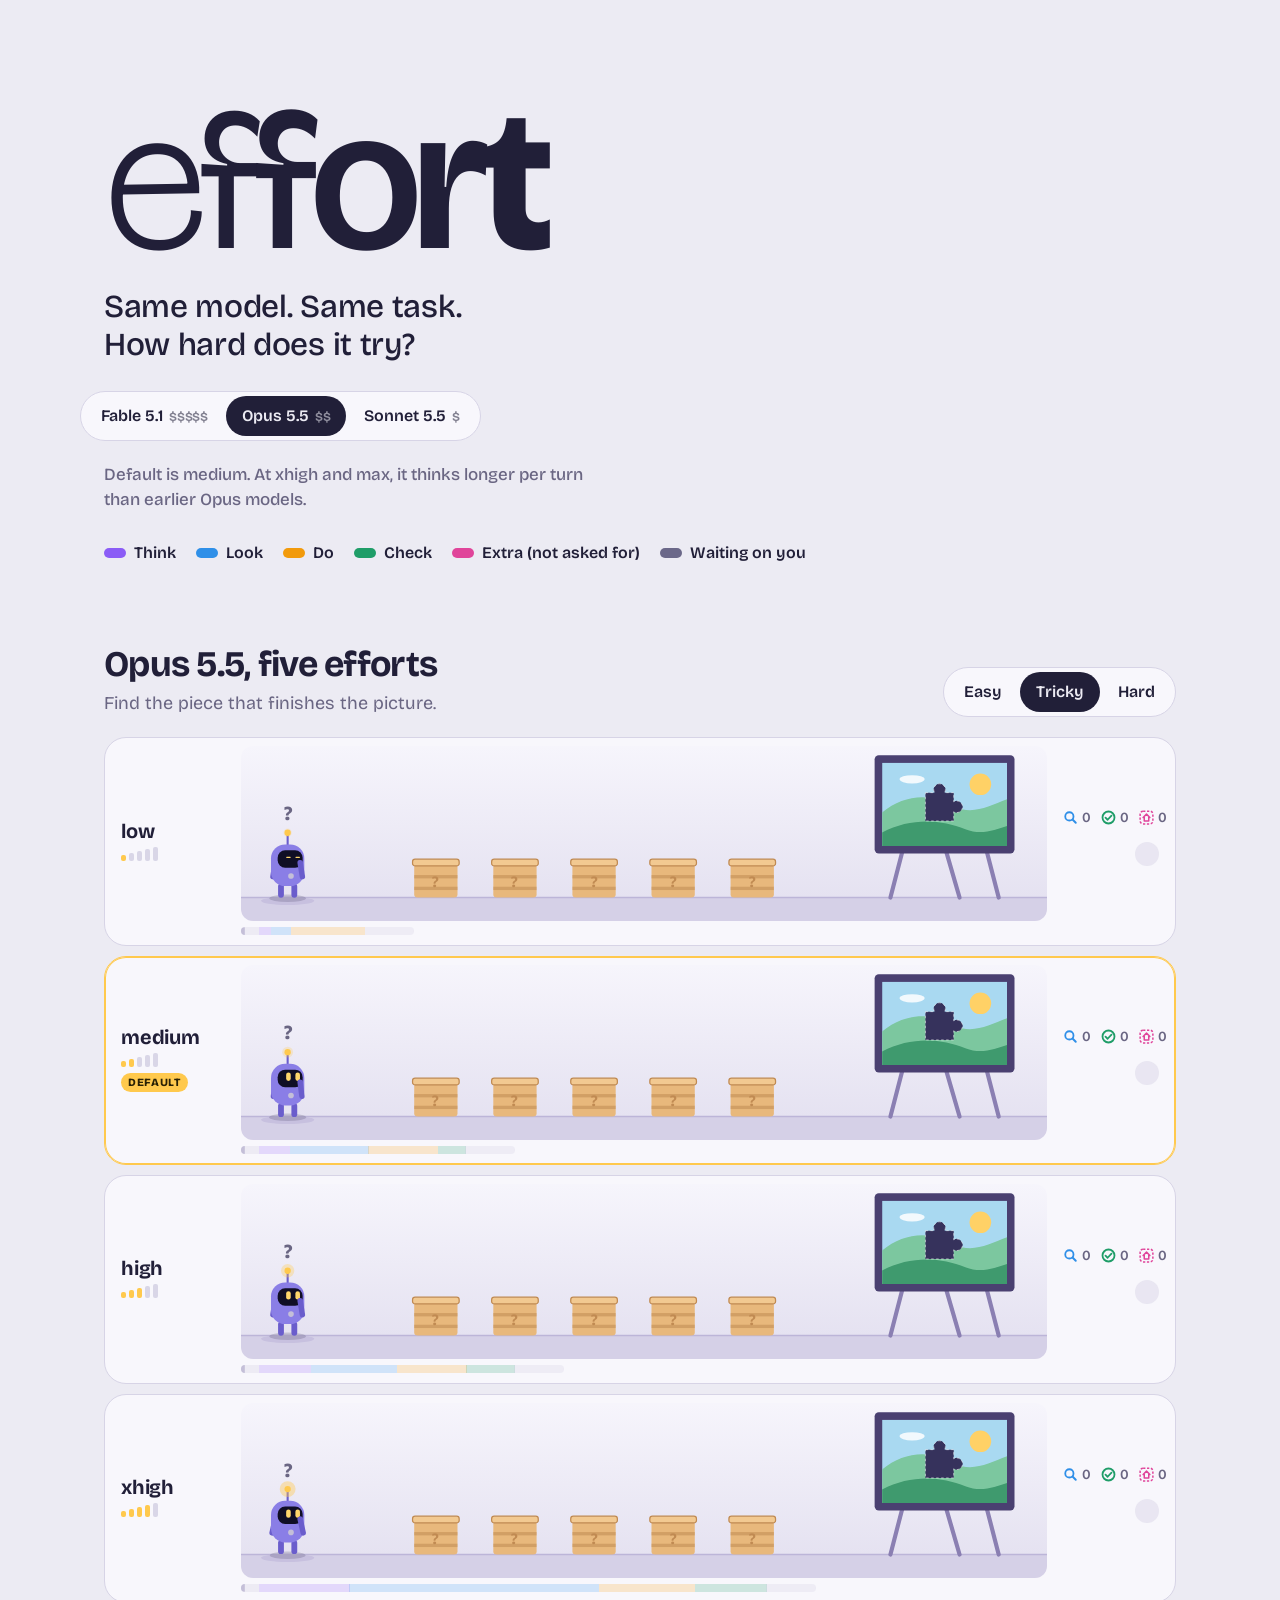
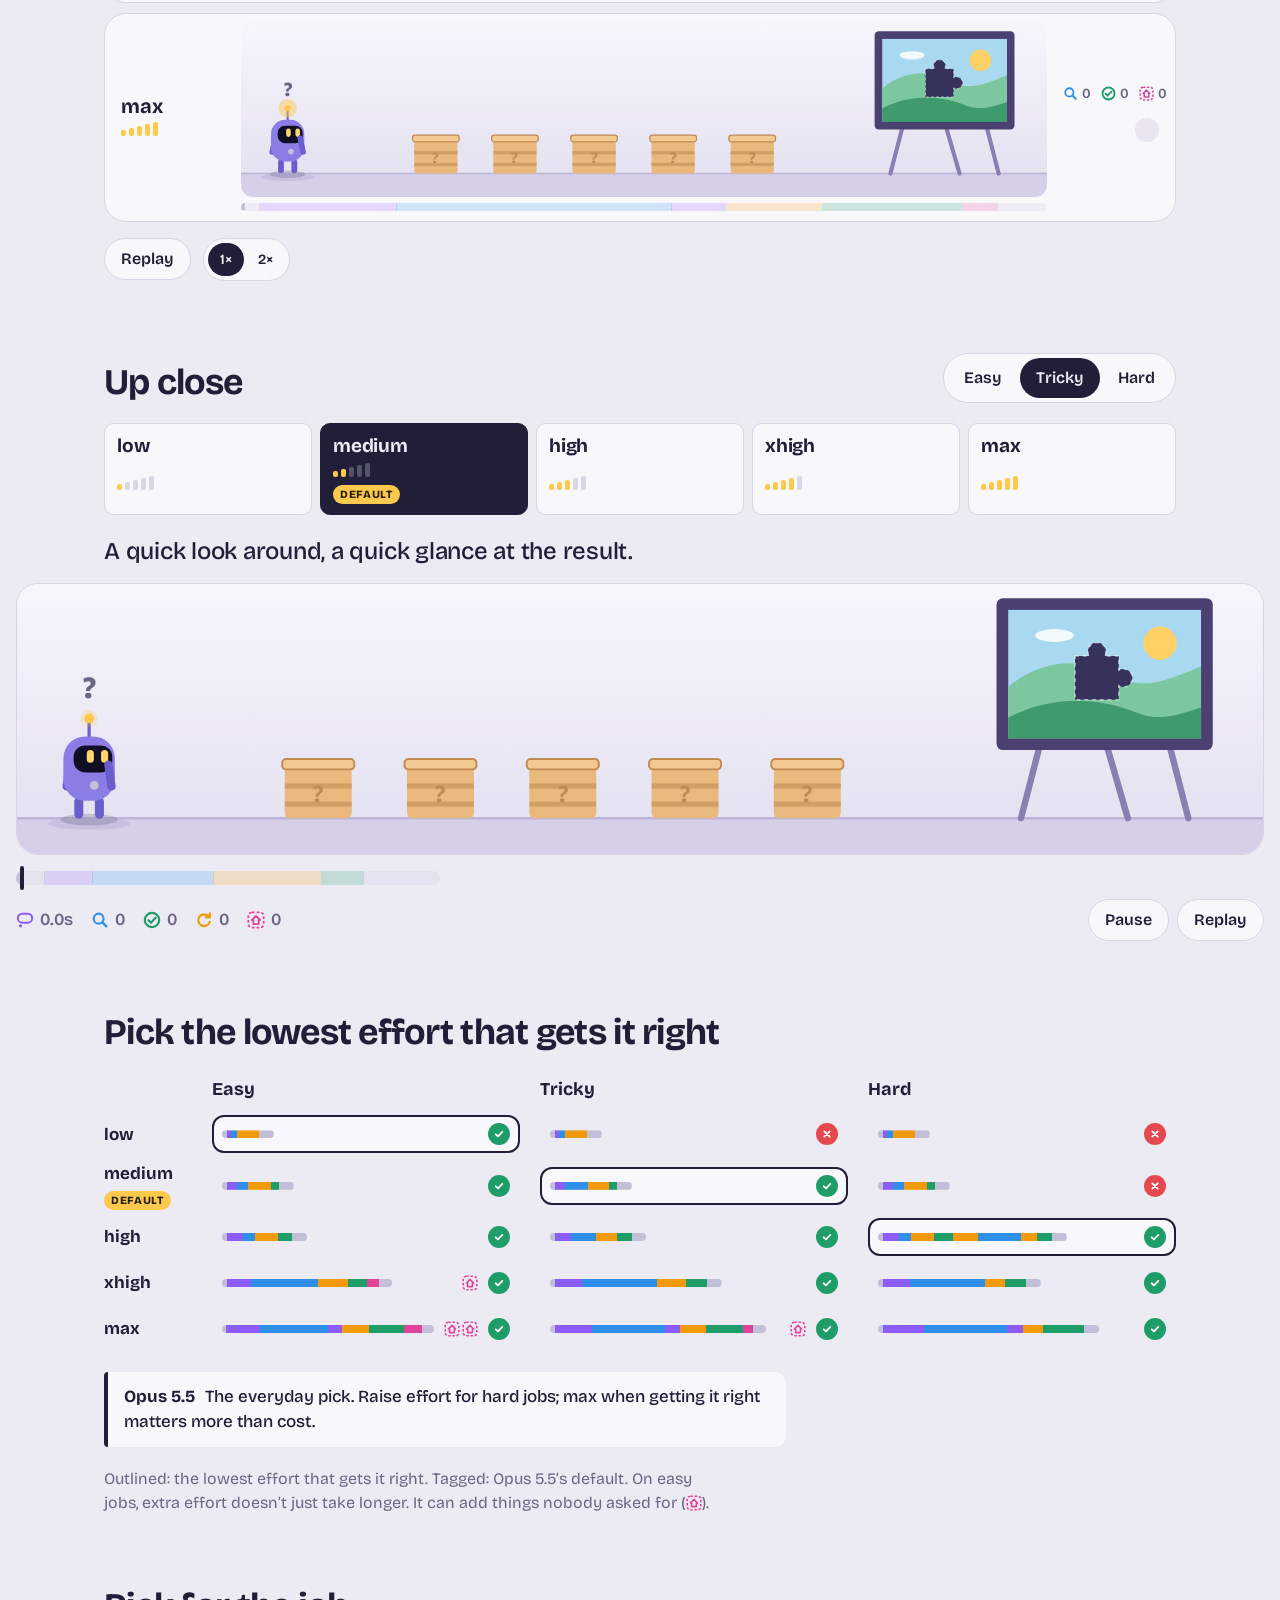
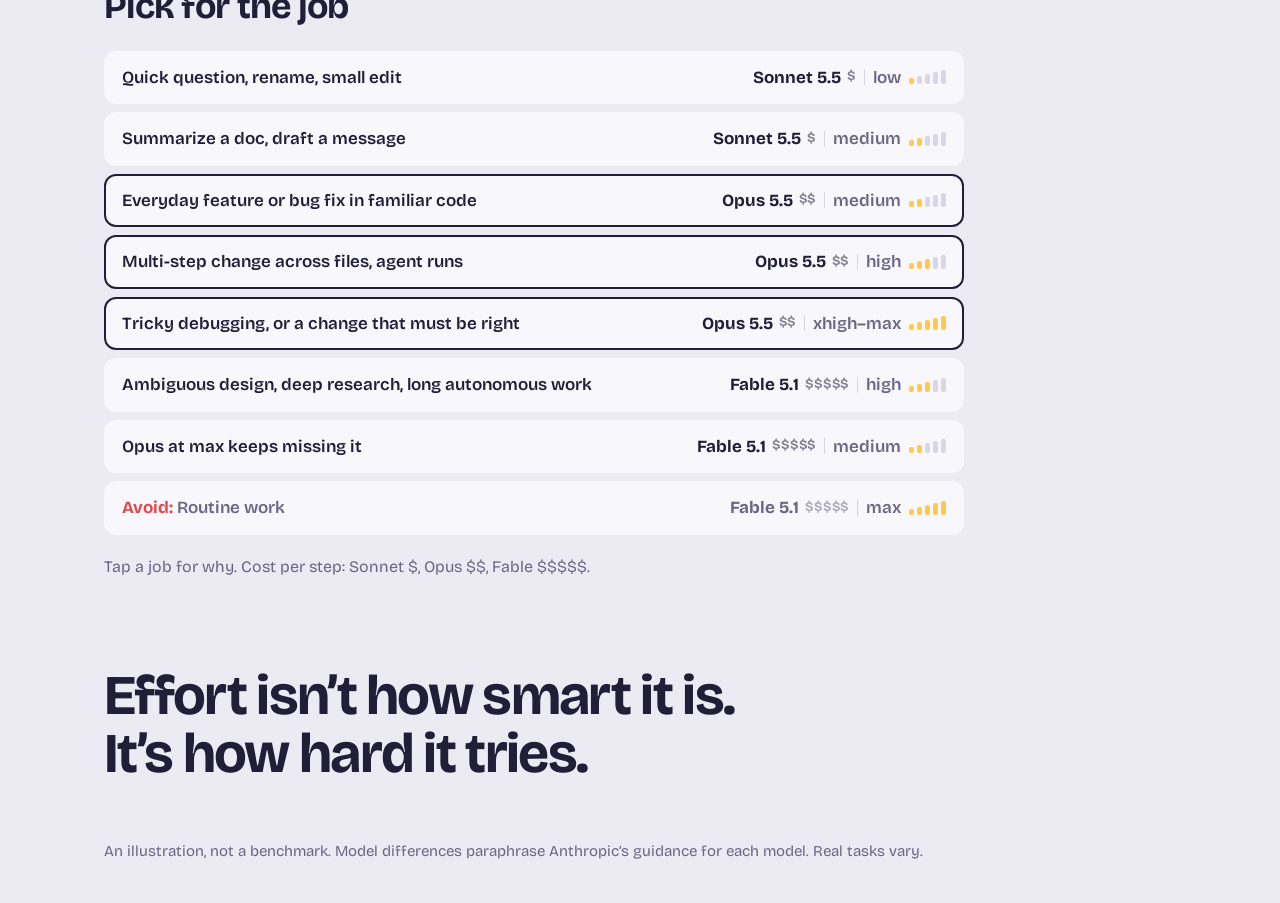
==== commit 18cd8098: "Add 'Pick for the job' and relative cost markers Eight stepping-stone jobs, each with the model and " ====
--- a/public/index.html
+++ b/public/index.html
@@ -119,6 +119,12 @@
     <p class="tip" id="model-tip" aria-live="polite"></p>
     <p class="note">Outlined: the lowest effort that gets it right. Tagged: <span data-model-name>Opus 5.5</span>’s default.
       On easy jobs, extra effort doesn’t just take longer. It can add things nobody asked for (<span class="xtra" data-extra-icon></span>).</p>
+  </section>
+
+  <section class="picks" aria-labelledby="picks-h">
+    <h2 id="picks-h">Pick for the job</h2>
+    <ul class="pick-list" id="picks"></ul>
+    <p class="note">Tap a job for why. Cost per step: Sonnet $, Opus $$, Fable $$$$$.</p>
     <p class="kicker">Effort isn’t how smart it is.<br>It’s how hard it tries.</p>
   </section>
 </main>
--- a/public/styles.css
+++ b/public/styles.css
@@ -311,6 +311,23 @@
 .cell.best { border-color: var(--ink); background: var(--surface); }
 .xtra { flex: none; display: inline-flex; gap: 2px; vertical-align: -3px; }
 .xtra svg { width: 16px; height: 16px; }
+/* ---------- pick for the job ---------- */
+.cost { margin-left: 6px; font-size: .78em; font-weight: 700; letter-spacing: -.02em; opacity: .55; }
+.pick-list { list-style: none; margin: 24px 0 0; padding: 0; display: grid; gap: 8px; max-width: 860px; }
+.pick details { background: var(--surface); border: 2px solid transparent; border-radius: 12px; transition: border-color .2s; }
+.pick.is-model details { border-color: var(--ink); }
+.pick summary {
+  list-style: none; cursor: pointer; display: flex; flex-wrap: wrap; align-items: center; justify-content: space-between;
+  gap: 6px 16px; padding: 12px 16px; font-weight: 600;
+}
+.pick summary::-webkit-details-marker { display: none; }
+.pick-tag { display: inline-flex; align-items: center; gap: 8px; font-weight: 700; white-space: nowrap; }
+.pick-tag i { width: 1px; height: 16px; background: var(--line); }
+.pick-tag .cost { margin-left: -2px; }
+.lvl-sm { font-weight: 600; color: var(--muted); }
+.pick-why { margin: 0; padding: 0 16px 12px; color: var(--muted); }
+.pick.avoid summary { color: var(--muted); }
+.pick.avoid .pick-job b { color: var(--bad); }
 .tip {
   margin: 24px 0 0; padding: 12px 16px; max-width: 62ch;
   background: var(--surface); border-left: 4px solid var(--ink); border-radius: 4px 12px 12px 4px;
@@ -407,3 +424,5 @@
   .cell .mark { width: 18px; height: 18px; }
   main, .masthead, .foot { padding-left: 16px; padding-right: 16px; }
 }
+.seg-model button { white-space: nowrap; }
+@media (max-width: 520px) { .seg-model .cost { display: none; } }
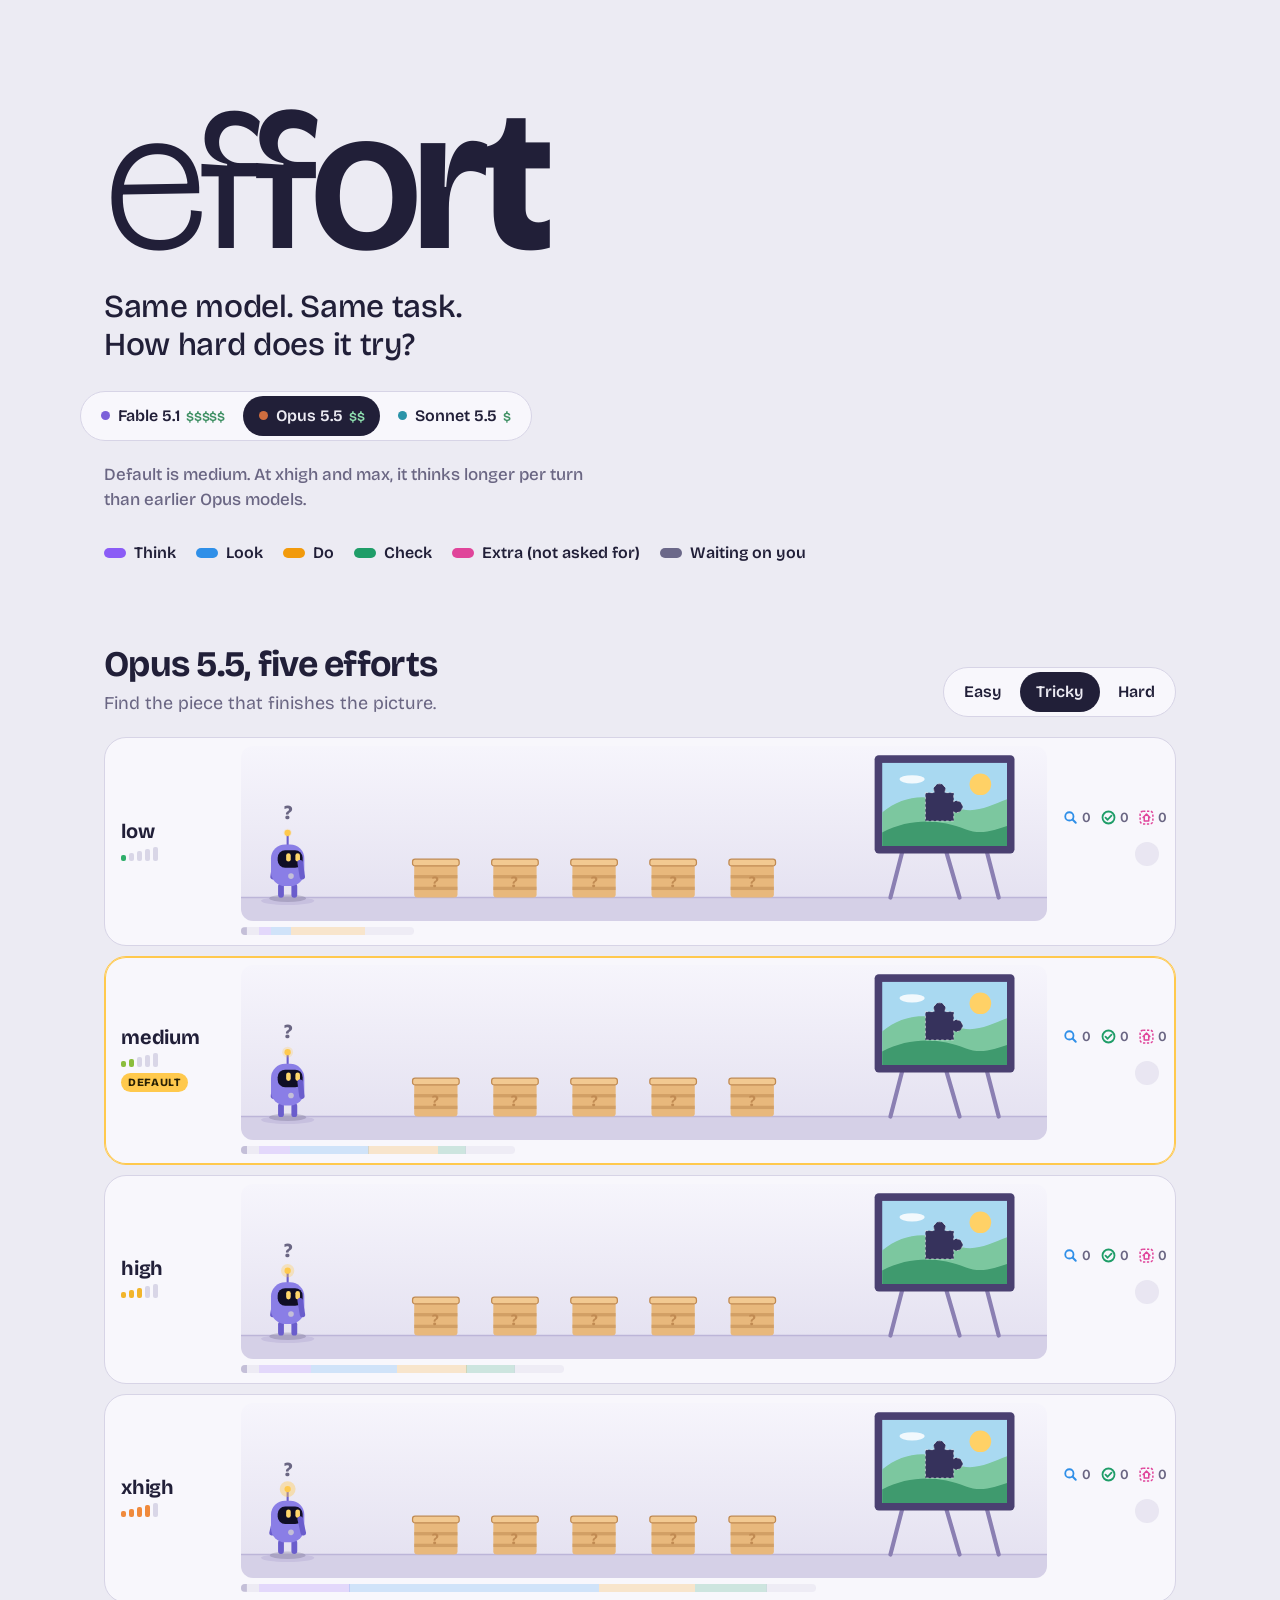
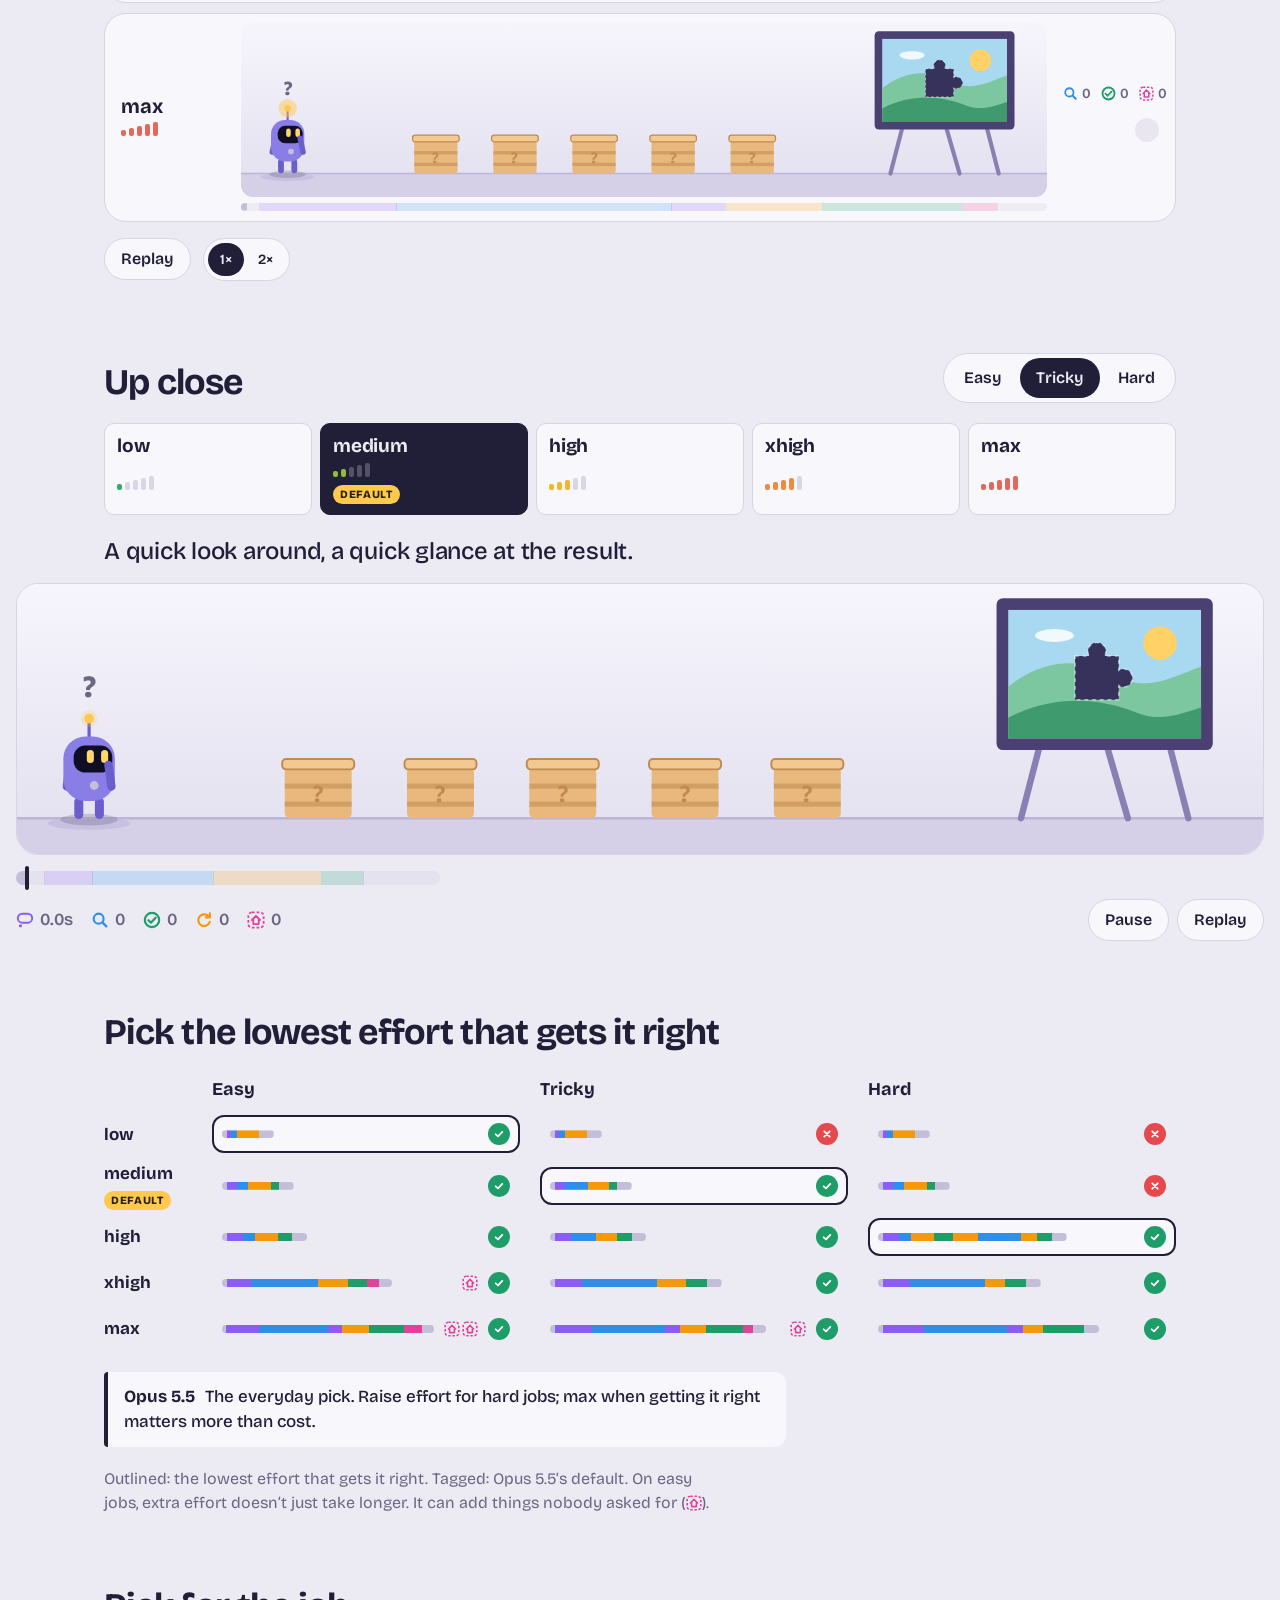
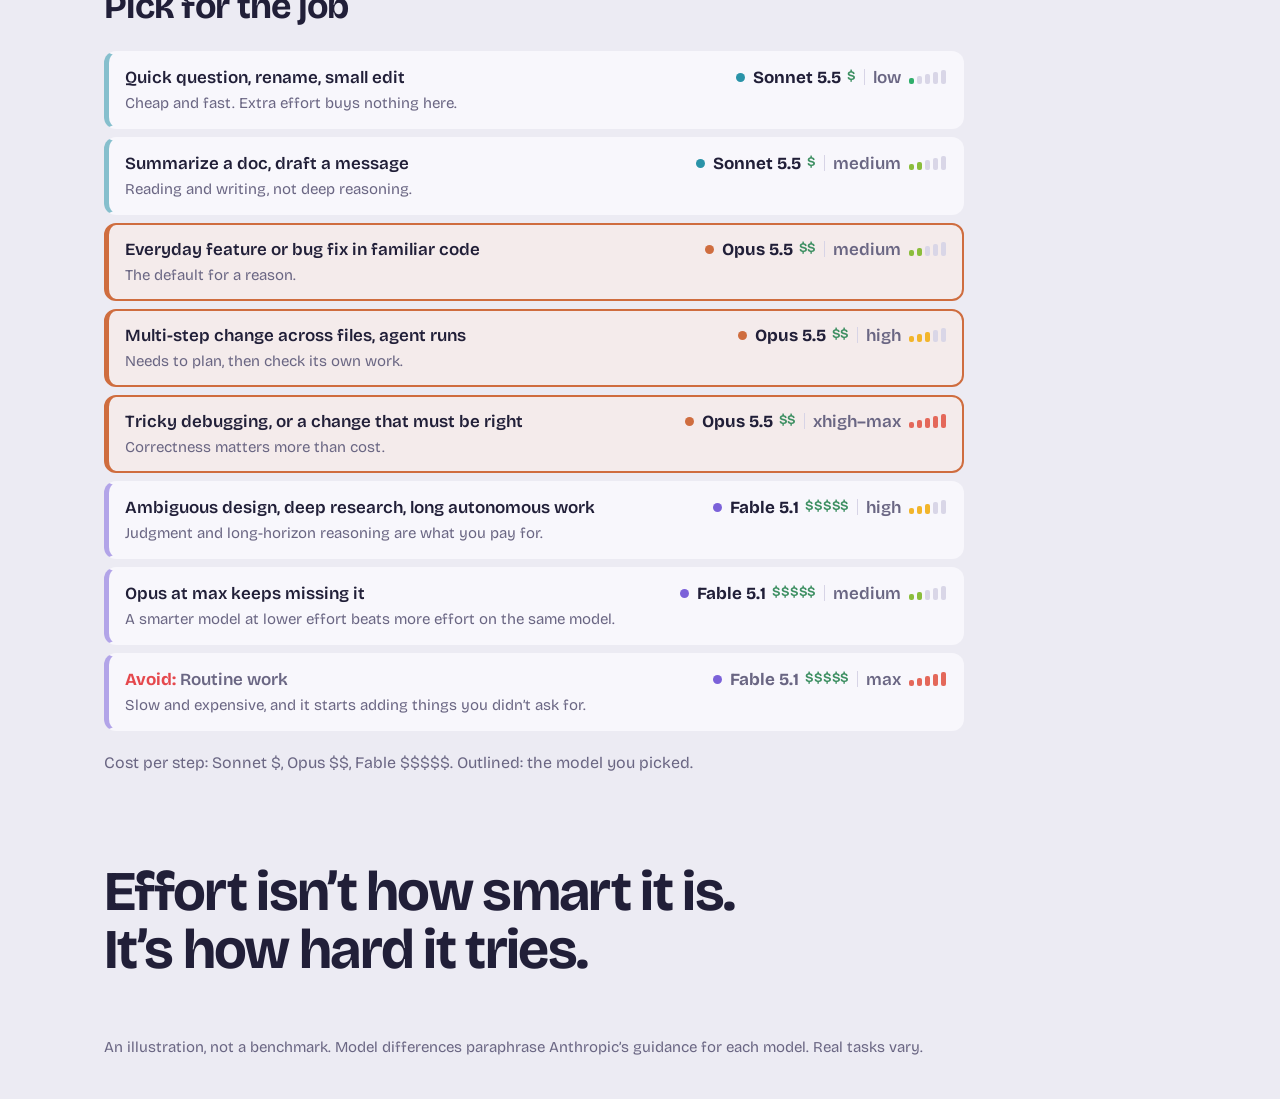
==== commit c7a93c2b: "Expand 'Pick for the job' and give each model a subtle color Every row shows its reason. Fable viole" ====
--- a/public/index.html
+++ b/public/index.html
@@ -124,7 +124,7 @@
   <section class="picks" aria-labelledby="picks-h">
     <h2 id="picks-h">Pick for the job</h2>
     <ul class="pick-list" id="picks"></ul>
-    <p class="note">Tap a job for why. Cost per step: Sonnet $, Opus $$, Fable $$$$$.</p>
+    <p class="note">Cost per step: Sonnet $, Opus $$, Fable $$$$$. Outlined: the model you picked.</p>
     <p class="kicker">Effort isn’t how smart it is.<br>It’s how hard it tries.</p>
   </section>
 </main>
--- a/public/styles.css
+++ b/public/styles.css
@@ -34,6 +34,9 @@
   --idle: #c4bfd8;
   --extra: #e0449a;
   --wait: #6b6889;
+  --lv0: #2fae6a; --lv1: #8bbd3c; --lv2: #f2b52b; --lv3: #f08a3c; --lv4: #e4685a;
+  --cost: #3d8f62; --cost-on: #8fe0b0;
+  --m-fable: #7b61d9; --m-opus: #cf6d3f; --m-sonnet: #2a93a8;
 
   --radius-lg: 22px;
   --radius-sm: 10px;
@@ -72,6 +75,9 @@
     --idle: #4a4769;
     --extra: #f472b6;
     --wait: #8f8bb3;
+    --lv0: #43c97f; --lv1: #a3d25a; --lv2: #f7c548; --lv3: #f7a05a; --lv4: #f47f72;
+    --cost: #6fd19b; --cost-on: #2c7a50;
+    --m-fable: #a48cf5; --m-opus: #ef8c5c; --m-sonnet: #4fc0d4;
     color-scheme: dark;
   }
 }
@@ -82,6 +88,9 @@
   --crate-lid: #cc9c63; --crate-in: #2e2113; --frame: #8d7fc4; --leg: #5b5288; --hole: #12112a;
   --think: #a383ff; --look: #4aa3f5; --do: #f6ab32; --check: #34c07f; --bad: #f2605f; --idle: #4a4769;
   --extra: #f472b6; --wait: #8f8bb3;
+  --lv0: #43c97f; --lv1: #a3d25a; --lv2: #f7c548; --lv3: #f7a05a; --lv4: #f47f72;
+  --cost: #6fd19b; --cost-on: #2c7a50;
+  --m-fable: #a48cf5; --m-opus: #ef8c5c; --m-sonnet: #4fc0d4;
   color-scheme: dark;
 }
 
@@ -218,7 +227,7 @@
 .meter b { width: 5px; border-radius: 2px; background: var(--dim); }
 .meter b:nth-child(1) { height: 6px; } .meter b:nth-child(2) { height: 8px; } .meter b:nth-child(3) { height: 10px; }
 .meter b:nth-child(4) { height: 12px; } .meter b:nth-child(5) { height: 14px; }
-.meter b.on { background: var(--bulb); }
+.meter b.on { background: var(--lv, var(--bulb)); }
 .lane-main { display: grid; gap: 6px; min-width: 0; }
 .scene { display: block; width: 100%; height: auto; overflow: hidden; }
 .lane .scene { border-radius: 12px; }
@@ -312,21 +321,27 @@
 .xtra { flex: none; display: inline-flex; gap: 2px; vertical-align: -3px; }
 .xtra svg { width: 16px; height: 16px; }
 /* ---------- pick for the job ---------- */
-.cost { margin-left: 6px; font-size: .78em; font-weight: 700; letter-spacing: -.02em; opacity: .55; }
+.cost { margin-left: 6px; font-size: .78em; font-weight: 700; letter-spacing: -.02em; color: var(--cost); }
+.seg button[aria-checked="true"] .cost { color: var(--cost-on); }
 .pick-list { list-style: none; margin: 24px 0 0; padding: 0; display: grid; gap: 8px; max-width: 860px; }
-.pick details { background: var(--surface); border: 2px solid transparent; border-radius: 12px; transition: border-color .2s; }
-.pick.is-model details { border-color: var(--ink); }
-.pick summary {
-  list-style: none; cursor: pointer; display: flex; flex-wrap: wrap; align-items: center; justify-content: space-between;
-  gap: 6px 16px; padding: 12px 16px; font-weight: 600;
-}
-.pick summary::-webkit-details-marker { display: none; }
+.pick {
+  --tint: color-mix(in srgb, var(--mc) 9%, var(--surface));
+  background: var(--surface); border: 2px solid transparent; border-left: 5px solid color-mix(in srgb, var(--mc) 55%, transparent);
+  border-radius: 12px; transition: border-color .2s, background-color .2s;
+}
+.pick.is-model { background: var(--tint); border-color: var(--mc); }
+.pick-head {
+  display: flex; flex-wrap: wrap; align-items: center; justify-content: space-between;
+  gap: 6px 16px; padding: 12px 16px 2px; font-weight: 600;
+}
+.mdot { width: 9px; height: 9px; border-radius: 50%; background: var(--mc); flex: none; display: inline-block; }
+.seg-model .mdot { margin-right: 8px; vertical-align: 1px; }
 .pick-tag { display: inline-flex; align-items: center; gap: 8px; font-weight: 700; white-space: nowrap; }
 .pick-tag i { width: 1px; height: 16px; background: var(--line); }
 .pick-tag .cost { margin-left: -2px; }
 .lvl-sm { font-weight: 600; color: var(--muted); }
-.pick-why { margin: 0; padding: 0 16px 12px; color: var(--muted); }
-.pick.avoid summary { color: var(--muted); }
+.pick-why { margin: 0; padding: 0 16px 12px; color: var(--muted); font-size: 15px; }
+.pick.avoid .pick-head { color: var(--muted); }
 .pick.avoid .pick-job b { color: var(--bad); }
 .tip {
   margin: 24px 0 0; padding: 12px 16px; max-width: 62ch;
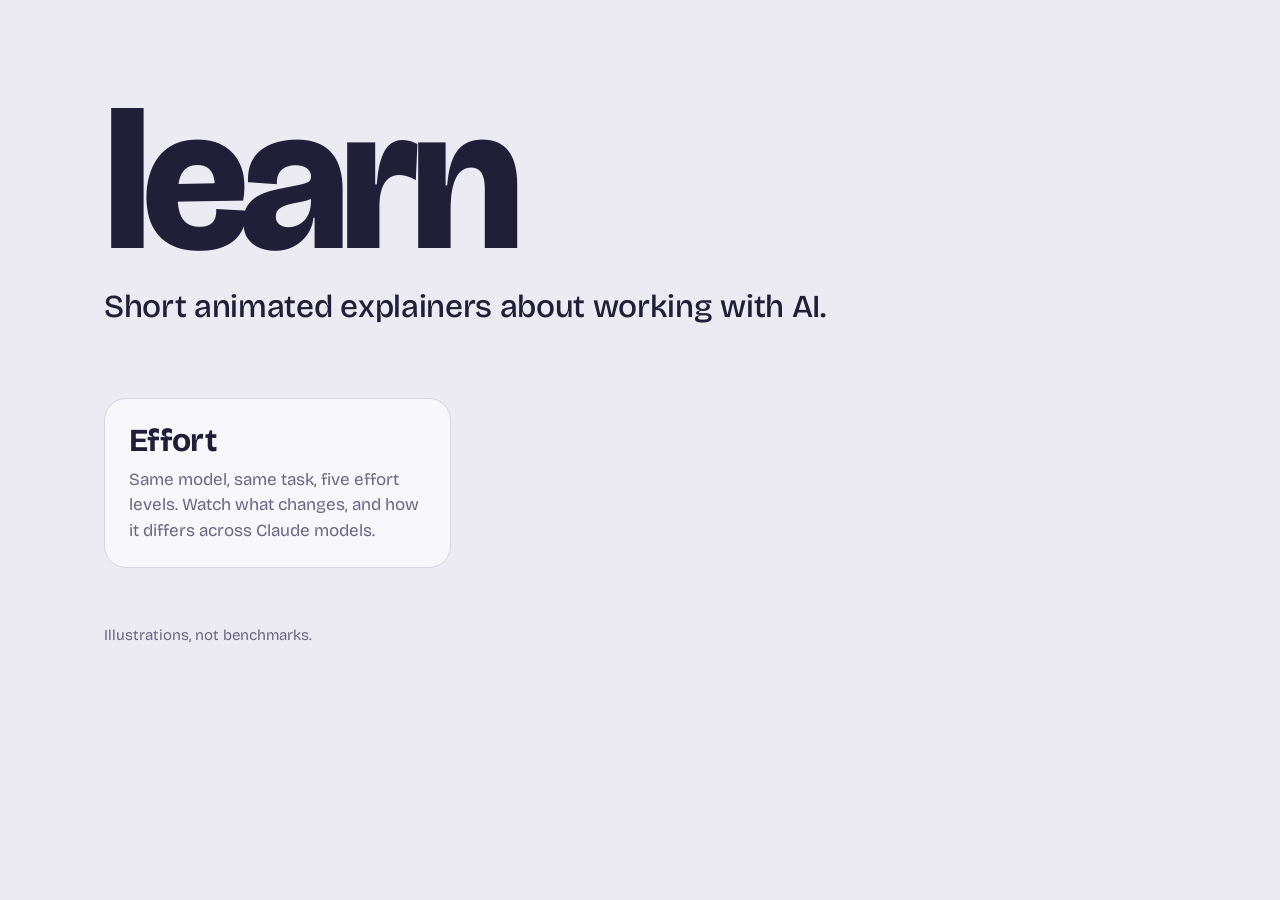
==== commit 70a4b717: "Move to learn.brajk.com with effort as the first lesson The page moves to public/effort/ and the roo" ====
--- a/public/index.html
+++ b/public/index.html
@@ -3,134 +3,78 @@
 <head>
 <meta charset="utf-8">
 <meta name="viewport" content="width=device-width, initial-scale=1">
-<title>Effort Levels</title>
-<meta name="description" content="Same model, same task, five effort levels. Watch what changes, and how it differs across Claude models.">
-<meta property="og:title" content="Effort Levels">
-<meta property="og:description" content="Same agent. Same task. How hard does it try?">
-<meta property="og:type" content="website">
+<title>Learn</title>
+<meta name="description" content="Short animated explainers about working with AI.">
 <meta name="theme-color" content="#ecebf3" media="(prefers-color-scheme: light)">
 <meta name="theme-color" content="#16152a" media="(prefers-color-scheme: dark)">
 <link rel="icon" href="favicon.svg" type="image/svg+xml">
 <link rel="preconnect" href="https://fonts.googleapis.com">
 <link rel="preconnect" href="https://fonts.gstatic.com" crossorigin>
 <link href="https://fonts.googleapis.com/css2?family=Bricolage+Grotesque:opsz,wght@12..96,200..800&display=swap" rel="stylesheet">
-<link rel="stylesheet" href="styles.css">
+<style>
+  :root {
+    --bg: #ecebf3; --surface: #f8f7fc; --ink: #211f38; --muted: #6a6683; --line: #d7d4e6; --accent: #8b5cf6;
+    color-scheme: light;
+  }
+  @media (prefers-color-scheme: dark) {
+    :root:not([data-theme="light"]) {
+      --bg: #16152a; --surface: #1f1e37; --ink: #efedf9; --muted: #a29dbd; --line: #2f2d4c; --accent: #a383ff;
+      color-scheme: dark;
+    }
+  }
+  :root[data-theme="dark"] {
+    --bg: #16152a; --surface: #1f1e37; --ink: #efedf9; --muted: #a29dbd; --line: #2f2d4c; --accent: #a383ff;
+    color-scheme: dark;
+  }
+  * { box-sizing: border-box; }
+  body {
+    margin: 0;
+    background: var(--bg);
+    color: var(--ink);
+    font-family: "Bricolage Grotesque", ui-sans-serif, system-ui, sans-serif;
+    font-size: 17px;
+    line-height: 1.5;
+    font-optical-sizing: auto;
+  }
+  .wrap { max-width: 1120px; margin: 0 auto; padding: clamp(40px, 8vw, 96px) 24px 40px; }
+  h1 {
+    margin: 0;
+    font-size: clamp(84px, 19vw, 200px);
+    line-height: .86;
+    letter-spacing: -.045em;
+    font-weight: 800;
+    font-variation-settings: "opsz" 96;
+  }
+  .lede { margin: 20px 0 0; font-size: clamp(22px, 3.2vw, 32px); line-height: 1.2; font-weight: 500; letter-spacing: -.01em; text-wrap: balance; }
+  .lessons { list-style: none; margin: clamp(40px, 6vw, 72px) 0 0; padding: 0; display: grid; grid-template-columns: repeat(auto-fill, minmax(280px, 1fr)); gap: 16px; }
+  .lessons a {
+    display: block; height: 100%;
+    padding: 24px;
+    background: var(--surface);
+    border: 1px solid var(--line);
+    border-radius: 22px;
+    color: inherit; text-decoration: none;
+    transition: border-color .15s, transform .15s;
+  }
+  .lessons a:hover, .lessons a:focus-visible { border-color: var(--accent); transform: translateY(-2px); }
+  .lessons h2 { margin: 0; font-size: 32px; line-height: 1.1; letter-spacing: -.02em; font-weight: 700; }
+  .lessons p { margin: 8px 0 0; color: var(--muted); }
+  .foot { margin-top: 56px; color: var(--muted); font-size: 15px; }
+  @media (max-width: 520px) { .wrap { padding-left: 16px; padding-right: 16px; } }
+  @media (prefers-reduced-motion: reduce) { .lessons a { transition: none; } .lessons a:hover { transform: none; } }
+</style>
 </head>
 <body>
-
-<!-- Shared artwork: the picture, its three piece variants, and clip shapes -->
-<svg class="defs" aria-hidden="true" focusable="false">
-  <defs>
-    <linearGradient id="gStage" x1="0" y1="0" x2="0" y2="1">
-      <stop offset="0" style="stop-color:var(--stage-top)"/>
-      <stop offset="1" style="stop-color:var(--stage-bot)"/>
-    </linearGradient>
-    <clipPath id="pc" clipPathUnits="userSpaceOnUse">
-      <path d="M0,0 H11 A7,7 0 1,1 23,0 H34 V11 A7,7 0 1,1 34,23 V34 H0 Z"/>
-    </clipPath>
-    <clipPath id="fc" clipPathUnits="userSpaceOnUse">
-      <rect width="150" height="100"/>
-    </clipPath>
-    <!-- 0: the real picture -->
-    <g id="pic0">
-      <rect width="150" height="100" fill="#a9d9f1"/>
-      <circle cx="118" cy="26" r="13" fill="#ffd166"/>
-      <ellipse cx="36" cy="20" rx="15" ry="5" fill="#fff" opacity=".85"/>
-      <path d="M0,60 C26,38 58,36 86,52 C108,64 128,52 150,44 V100 H0Z" fill="#7cc79f"/>
-      <path d="M0,84 C34,66 70,68 100,80 C120,88 136,80 150,76 V100 H0Z" fill="#3f9a6e"/>
-    </g>
-    <!-- 1: nearly right (hill is off by a little) -->
-    <g id="pic1">
-      <rect width="150" height="100" fill="#a9d9f1"/>
-      <path d="M0,60 C26,38 58,36 86,52 C108,64 128,52 150,44 V100 H0Z" fill="#8fd6b0" transform="translate(0,-12)"/>
-      <path d="M0,84 C34,66 70,68 100,80 C120,88 136,80 150,76 V100 H0Z" fill="#3f9a6e"/>
-    </g>
-    <!-- 2: obviously wrong (different picture) -->
-    <g id="pic2">
-      <rect width="150" height="100" fill="#f4a9c4"/>
-      <path d="M20,110 L130,0 M40,110 L150,0 M60,110 L170,0 M80,110 L190,0 M0,110 L110,0" stroke="#9a6dd6" stroke-width="5"/>
-    </g>
-  </defs>
-</svg>
-
-<header class="masthead">
-  <h1 class="wordmark" aria-label="effort">
-    <span aria-hidden="true">e</span><span aria-hidden="true">f</span><span aria-hidden="true">f</span><span aria-hidden="true">o</span><span aria-hidden="true">r</span><span aria-hidden="true">t</span>
-  </h1>
-  <p class="lede">Same model. Same task.<br>How hard does it try?</p>
-</header>
-
-<!-- stays pinned to the top while scrolling, so the model can be switched from anywhere -->
-<div class="model-bar" id="model-bar">
-  <div class="model-bar-in">
-    <div class="seg seg-model" role="radiogroup" aria-label="Model" id="model"></div>
-  </div>
+<div class="wrap">
+  <h1>learn</h1>
+  <p class="lede">Short animated explainers about working with AI.</p>
+  <ul class="lessons">
+    <li><a href="effort/">
+      <h2>Effort</h2>
+      <p>Same model, same task, five effort levels. Watch what changes, and how it differs across Claude models.</p>
+    </a></li>
+  </ul>
+  <p class="foot">Illustrations, not benchmarks.</p>
 </div>
-
-<div class="masthead masthead-rest">
-  <p class="model-note" id="model-note" aria-live="polite"></p>
-  <ul class="legend" aria-label="What the colors mean">
-    <li><i style="--c:var(--think)"></i>Think</li>
-    <li><i style="--c:var(--look)"></i>Look</li>
-    <li><i style="--c:var(--do)"></i>Do</li>
-    <li><i style="--c:var(--check)"></i>Check</li>
-    <li><i style="--c:var(--extra)"></i>Extra (not asked for)</li>
-    <li><i style="--c:var(--wait)"></i>Waiting on you</li>
-  </ul>
-</div>
-
-<main>
-  <section class="race" aria-labelledby="race-h">
-    <div class="bar">
-      <div>
-        <h2 id="race-h"><span data-model-name>Opus 5.5</span>, five efforts</h2>
-        <p class="job">Find the piece that finishes the picture.</p>
-      </div>
-      <div class="seg" role="radiogroup" aria-label="How hard is the job" data-task-toggle></div>
-    </div>
-    <ol class="lanes" id="lanes"></ol>
-    <div class="controls">
-      <button class="btn" type="button" id="race-replay">Replay</button>
-      <div class="seg seg-sm" role="radiogroup" aria-label="Playback speed" id="race-speed"></div>
-    </div>
-  </section>
-
-  <section class="close" aria-labelledby="close-h">
-    <div class="bar">
-      <h2 id="close-h">Up close</h2>
-      <div class="seg" role="radiogroup" aria-label="How hard is the job" data-task-toggle></div>
-    </div>
-    <div class="dial" role="radiogroup" aria-label="Effort level" id="dial"></div>
-    <p class="blurb" id="blurb" aria-live="polite"></p>
-    <div class="stage wide"><svg class="scene" id="stage-svg" role="img" aria-label="The agent working on the task"></svg></div>
-    <div class="strip strip-lg wide" id="close-strip" title="Drag to scrub"></div>
-    <div class="close-foot wide">
-      <div class="hud" id="close-hud"></div>
-      <div class="close-btns">
-        <button class="btn" type="button" id="close-play">Pause</button>
-        <button class="btn" type="button" id="close-replay">Replay</button>
-      </div>
-    </div>
-  </section>
-
-  <section class="lesson" aria-labelledby="lesson-h">
-    <h2 id="lesson-h">Pick the lowest effort that gets it right</h2>
-    <div class="matrix" id="matrix"></div>
-    <p class="tip" id="model-tip" aria-live="polite"></p>
-    <p class="note">Outlined: the lowest effort that gets it right. Tagged: <span data-model-name>Opus 5.5</span>’s default.
-      On easy jobs, extra effort doesn’t just take longer. It can add things nobody asked for (<span class="xtra" data-extra-icon></span>).</p>
-  </section>
-
-  <section class="picks" aria-labelledby="picks-h">
-    <h2 id="picks-h">Pick for the job</h2>
-    <ul class="pick-list" id="picks"></ul>
-    <p class="note">Cost per step: Sonnet $, Opus $$, Fable $$$$$. Outlined: the model you picked.</p>
-    <p class="kicker">Effort isn’t how smart it is.<br>It’s how hard it tries.</p>
-  </section>
-</main>
-
-<footer class="foot">An illustration, not a benchmark. Model differences paraphrase Anthropic’s guidance for each model. Real tasks vary.</footer>
-
-<script src="app.js"></script>
 </body>
 </html>
